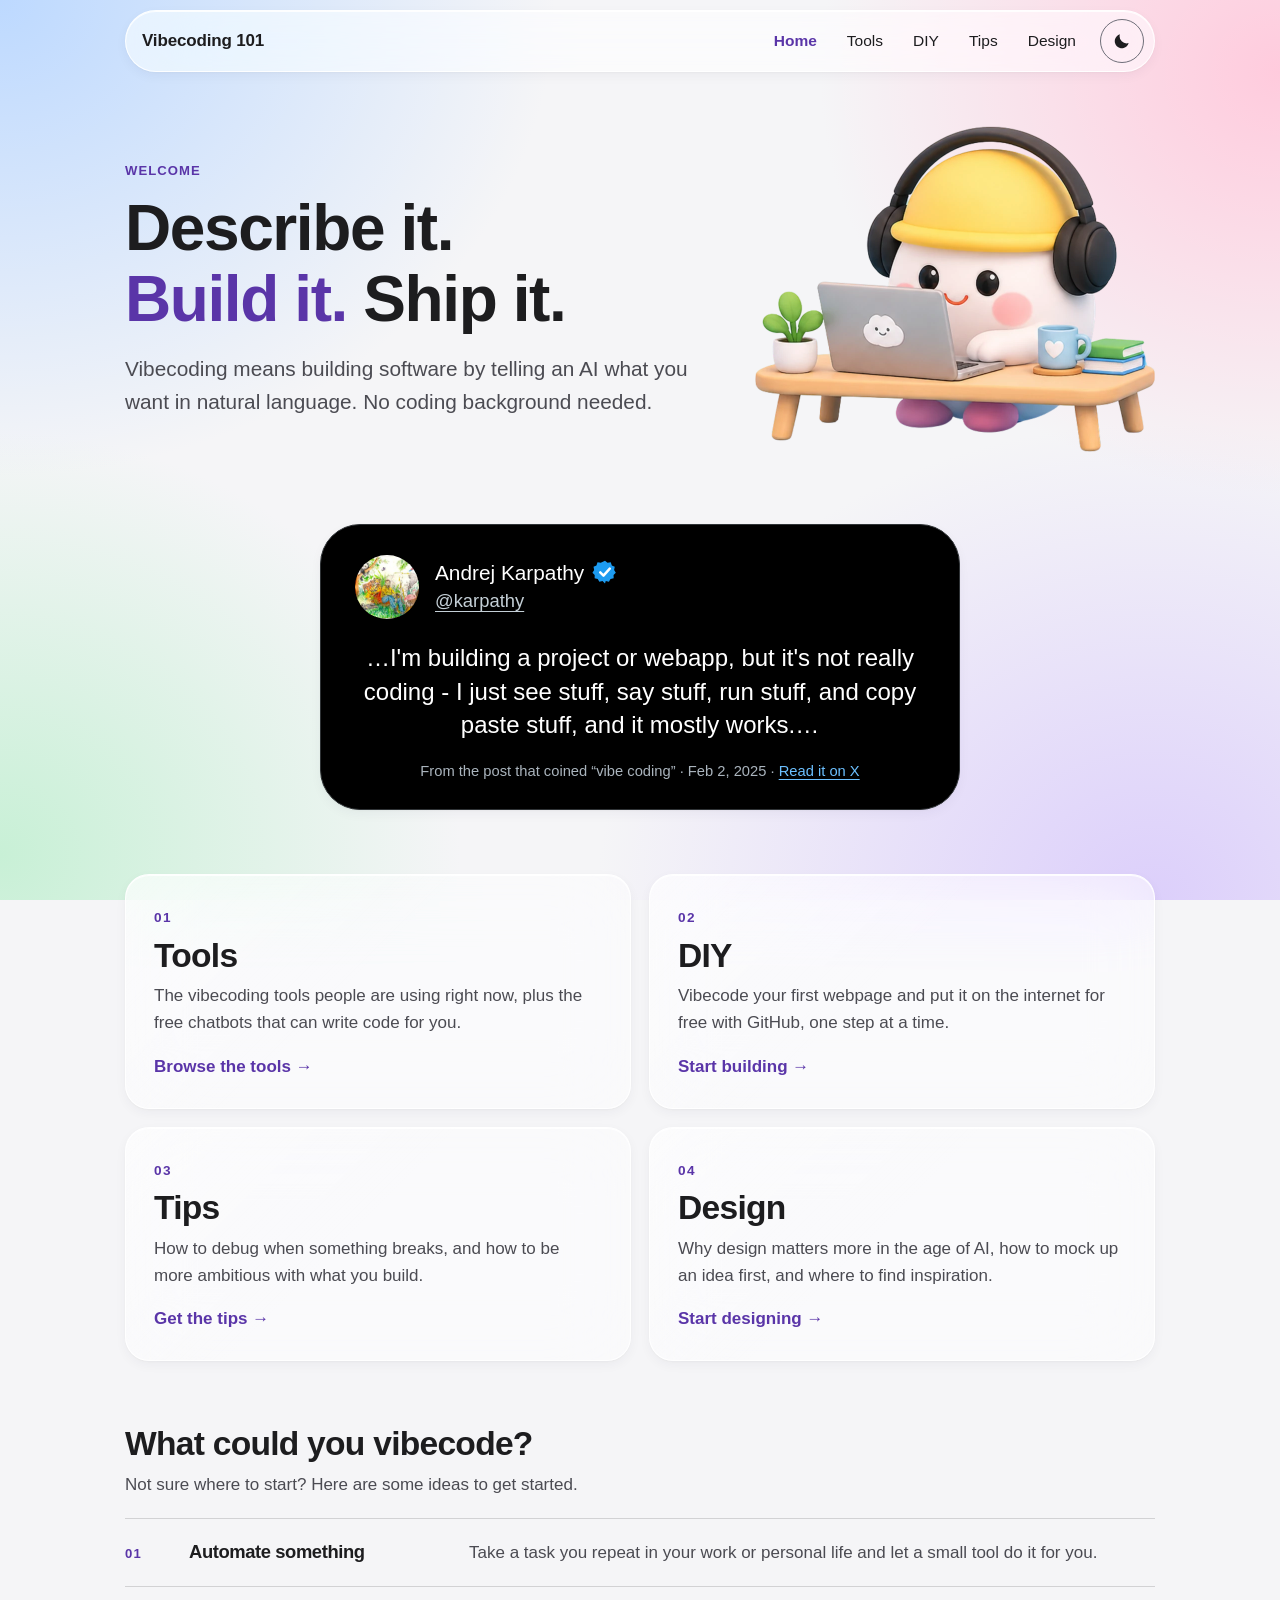
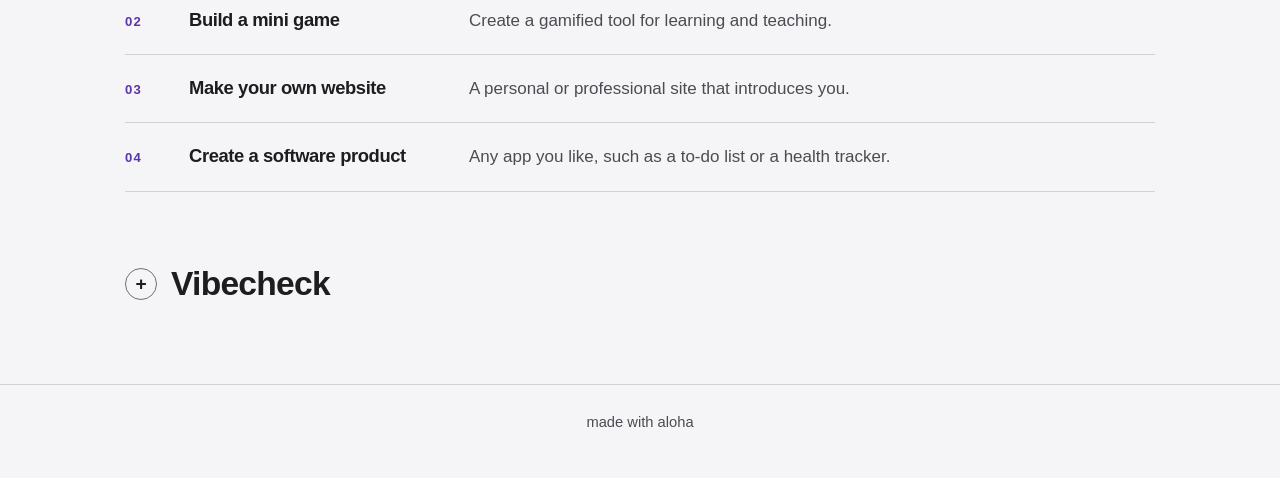
==== index.html @ 8d428441 "Fix HTML structure for idea list items" ====
<!DOCTYPE html>
<html lang="en">
<head>
  <meta charset="UTF-8">
  <meta name="viewport" content="width=device-width, initial-scale=1">
  <title>Vibecoding 101</title>
  <meta name="description" content="A beginner's guide to vibecoding: popular tools and a step-by-step walkthrough for building your first webpage.">
  <meta name="color-scheme" content="light dark">
  <link rel="icon" type="image/png" href="favicon.png?v=4">
  <link rel="apple-touch-icon" href="apple-touch-icon.png?v=4">
  <script>
    (function () {
      var t = null;
      try { t = localStorage.getItem('vc101-theme'); } catch (e) {}
      if (!t) t = window.matchMedia && window.matchMedia('(prefers-color-scheme: dark)').matches ? 'dark' : 'light';
      document.documentElement.setAttribute('data-theme', t);
    })();
  </script>
  <link rel="stylesheet" href="style.css?v=29">
</head>
<body>
  <a class="skip" href="#main">Skip to main content</a>
  <header class="topbar">
    <div class="wrap">
      <div class="bar glass">
        <a class="brand" href="./">Vibecoding 101</a>
        <button class="menu-btn" id="menuBtn" type="button" aria-label="Menu" aria-expanded="false" aria-controls="mainNav">
          <svg viewBox="0 0 24 24" aria-hidden="true" fill="none" stroke="currentColor" stroke-width="2" stroke-linecap="round"><path d="M4 7h16M4 12h16M4 17h16"/></svg>
        </button>
        <nav aria-label="Main" id="mainNav"><ul class="nav"><li><a href="./" title="Home" aria-current="page"><svg class="nav-ico" viewBox="0 0 24 24" aria-hidden="true"><path d="M4 11l8-7 8 7v8a1 1 0 0 1-1 1h-4v-6H9v6H5a1 1 0 0 1-1-1z"/></svg><span class="nav-txt">Home</span></a></li><li><a href="tools" title="Tools"><svg class="nav-ico" viewBox="0 0 24 24" aria-hidden="true"><path d="M14.5 6.5a4 4 0 0 0-5.2 5.2L4 17v3h3l5.3-5.3a4 4 0 0 0 5.2-5.2l-2.6 2.6-2.4-.6-.6-2.4z"/></svg><span class="nav-txt">Tools</span></a></li><li><a href="diy" title="DIY"><svg class="nav-ico" viewBox="0 0 24 24" aria-hidden="true"><path d="M9 8l-4 4 4 4M15 8l4 4-4 4"/></svg><span class="nav-txt">DIY</span></a></li><li><a href="tips" title="Tips"><svg class="nav-ico" viewBox="0 0 24 24" aria-hidden="true"><path d="M9 18h6M10 21h4M12 3a6 6 0 0 0-3.5 10.9c.6.5 1 1.2 1 2.1h5c0-.9.4-1.6 1-2.1A6 6 0 0 0 12 3z"/></svg><span class="nav-txt">Tips</span></a></li><li><a href="design" title="Design"><svg class="nav-ico" viewBox="0 0 24 24" aria-hidden="true"><path d="M4 20l1-4L16 5l3 3L8 19zM14 7l3 3"/></svg><span class="nav-txt">Design</span></a></li></ul></nav>
        <button class="theme" id="themeToggle" type="button" aria-label="Switch to dark mode">
          <svg class="moon" viewBox="0 0 24 24" aria-hidden="true" fill="currentColor"><path d="M20 14.5A8.5 8.5 0 0 1 9.5 4a8.5 8.5 0 1 0 10.5 10.5z"/></svg>
          <svg class="sun" viewBox="0 0 24 24" aria-hidden="true" fill="none" stroke="currentColor" stroke-width="2" stroke-linecap="round" hidden><circle cx="12" cy="12" r="4"/><path d="M12 2v2M12 20v2M2 12h2M20 12h2M5 5l1.5 1.5M17.5 17.5 19 19M19 5l-1.5 1.5M6.5 17.5 5 19"/></svg>
        </button>
      </div>
    </div>
  </header>
  <main id="main" class="wrap">
    <section class="hero" aria-labelledby="h1">
      <div>
        <p class="eyebrow">Welcome</p>
        <h1 id="h1">Describe it. <span class="hl">Build it.</span> Ship it.</h1>
        <p class="lede">Vibecoding means building software by telling an AI what you want in natural language. No coding background needed.</p>
      </div>
      <img class="hero-art lg" src="images/mascot-laptop.webp?v=2" alt="" width="800" height="652">
    </section>

    <section aria-labelledby="quote-h">
      <h2 id="quote-h" class="sr-only">Where the term comes from</h2>
      <figure class="xpost">
        <div class="xhead">
          <img class="xavatar" src="images/karpathy.jpg" alt="" width="64" height="64">
          <div>
            <div class="xname">Andrej Karpathy <svg viewBox="0 0 24 24" role="img" aria-label="Verified account"><path class="seal" d="M12 1.5l2.3 1.9 3-.3 1 2.8 2.7 1.3-.6 2.9 1.6 2.5-2.1 2.1.1 3-2.9.7-1.5 2.6-2.9-.8L12 22.5l-2.3-2.3-2.9.8-1.5-2.6-2.9-.7.1-3-2.1-2.1 1.6-2.5-.6-2.9 2.7-1.3 1-2.8 3 .3z"/><path d="M7.6 12.3l3 3 5.8-6.4" fill="none" stroke="#fff" stroke-width="2.3" stroke-linecap="round" stroke-linejoin="round"/></svg></div>
            <a class="xhandle" href="https://x.com/karpathy/status/1886192184808149383" target="_blank" rel="noopener">@karpathy<span class="sr-only"> (opens in a new tab)</span></a>
          </div>
        </div>
        <blockquote cite="https://x.com/karpathy/status/1886192184808149383">
          <p>&hellip;I'm building a project or webapp, but it's not really coding - I just see stuff, say stuff, run stuff, and copy paste stuff, and it mostly works.&hellip;</p>
        </blockquote>
        <figcaption>From the post that coined &ldquo;vibe coding&rdquo; &middot; Feb 2, 2025 &middot; <a href="https://x.com/karpathy/status/1886192184808149383" target="_blank" rel="noopener">Read it on X<span class="sr-only"> (opens in a new tab)</span></a></figcaption>
      </figure>
    </section>

    <section class="doors" aria-label="Pages">
      <a class="door glass" href="tools">
        <span class="num">01</span>
        <h2>Tools</h2>
        <p>The vibecoding tools people are using right now, plus the free chatbots that can write code for you.</p>
        <span class="go">Browse the tools &rarr;</span>
      </a>
      <a class="door glass" href="diy">
        <span class="num">02</span>
        <h2>DIY</h2>
        <p>Vibecode your first webpage and put it on the internet for free with GitHub, one step at a time.</p>
        <span class="go">Start building &rarr;</span>
      </a>
      <a class="door glass" href="tips">
        <span class="num">03</span>
        <h2>Tips</h2>
        <p>How to debug when something breaks, and how to be more ambitious with what you build.</p>
        <span class="go">Get the tips &rarr;</span>
      </a>
      <a class="door glass" href="design">
        <span class="num">04</span>
        <h2>Design</h2>
        <p>Why design matters more in the age of AI, how to mock up an idea first, and where to find inspiration.</p>
        <span class="go">Start designing &rarr;</span>
      </a>
    </section>

    <section aria-labelledby="ideas-h">
      <h2 id="ideas-h">What could you vibecode?</h2>
      <p class="note">Not sure where to start? Here are some ideas to get started.</p>
      <ol class="idea-list">
        <li><details><summary class="idea-row"><span class="idea-n" aria-hidden="true">01</span><h3>Automate something</h3><p>Take a task you repeat in your work or personal life and let a small tool do it for you.</p></summary>
          <div class="idea-ex">
          <ol class="flowline">
            <li><span class="dot" aria-hidden="true">1</span><span class="lbl">Collect de-identified peer feedback<span class="tag special">Google Forms</span></span></li>
            <li><span class="dot" aria-hidden="true">2</span><span class="lbl">Write a skill that turns it into a report with recommendations<span class="tag special">Claude</span></span></li>
            <li><span class="dot" aria-hidden="true">3</span><span class="lbl">Update a document with the report content<span class="tag special">Google Docs</span></span></li>
            <li><span class="dot" aria-hidden="true">4</span><span class="lbl">Send students their peer feedback</span></li>
          </ol>
          </div></details></li>
        <li><details><summary class="idea-row"><span class="idea-n" aria-hidden="true">02</span><h3>Build a mini game</h3><p>Create a gamified tool for learning and teaching.</p></summary>
          <div class="idea-ex">
          <div class="vwrap"><ul class="vgrid three">
            <li><a href="archive/number-matching-game.html" data-demo="Number matching game">Number matching game</a><span>Match Chinese numbers with English ones (1&ndash;10).</span></li>
            <li><a href="examples/cyberpunk-ranking-app.html" data-demo="Who will go first? (cyberpunk theme)">Who will go first? (cyberpunk theme)</a><span>Enter students' names and the tool selects who presents first.</span></li>
            <li><a href="examples/15_15_multiplication.html" data-demo="15 &times; 15 multiplication game">15 &times; 15 multiplication game</a><span>Test your ability to multiply numbers up to 15.</span></li>
          </ul></div>
          </div></details></li>
        <li><details><summary class="idea-row"><span class="idea-n" aria-hidden="true">03</span><h3>Make your own website</h3><p>A personal or professional site that introduces you.</p></summary>
          <div class="idea-ex">
          <div class="vwrap"><ul class="vgrid one">
            <li><a href="https://anndtai.com/" target="_blank" rel="noopener">anndtai.com<span class="sr-only"> (opens in a new tab)</span></a><span>A gamified personal website.</span></li>
          </ul></div>
          </div></details></li>
        <li><div class="idea-row"><span class="idea-n" aria-hidden="true">04</span><h3>Create a software product</h3><p>Any app you like, such as a to-do list or a health tracker.</p></div></li>
      </ol>
    </section>

    <section aria-labelledby="check-h">
      <details class="vibe"><summary><h2 id="check-h">Vibecheck</h2></summary>
      <div class="quiz">
        <fieldset class="q glass">
          <legend><span class="qn">Question 1 of 3</span>What does vibecoding mean?</legend>
          <div class="opts">
            <label class="opt"><input type="radio" name="home-q1" data-fb=" That is the traditional route. Vibecoding starts from a plain-language description instead."><span>Memorizing a programming language before you build anything.</span></label>
            <label class="opt"><input type="radio" name="home-q1" data-correct data-fb=" You describe, the AI writes the code, and you steer by looking at the result."><span>Describing what you want to an AI and shaping the result through conversation.</span></label>
            <label class="opt"><input type="radio" name="home-q1" data-fb=" Vibecoding creates something new from your own description."><span>Copying a finished website from someone else.</span></label>
          </div>
          <button class="btn small check" type="button">Check answer</button>
          <p class="feedback" role="status"></p>
        </fieldset>
        <fieldset class="q glass">
          <legend><span class="qn">Question 2 of 3</span>True or false? Vibecoding is for people with a computer science degree.</legend>
          <div class="opts">
            <label class="opt"><input type="radio" name="home-q2" data-fb=" Vibecoding works in natural language, so no degree or coding background is needed."><span>True</span></label>
            <label class="opt"><input type="radio" name="home-q2" data-correct data-fb=" Anyone who can describe what they want can vibecode. No degree or coding background needed."><span>False</span></label>
          </div>
          <button class="btn small check" type="button">Check answer</button>
          <p class="feedback" role="status"></p>
        </fieldset>
        <fieldset class="q glass">
          <legend><span class="qn">Question 3 of 3</span>When was the term vibecoding coined?</legend>
          <div class="opts">
            <label class="opt"><input type="radio" name="home-q3" data-fb=" Earlier than the real date. Andrej Karpathy, a co-founder of OpenAI, coined the term in a post on X in February 2025."><span>2015</span></label>
            <label class="opt"><input type="radio" name="home-q3" data-fb=" Close, but not yet. Andrej Karpathy, a co-founder of OpenAI, coined the term in a post on X in February 2025."><span>2022</span></label>
            <label class="opt"><input type="radio" name="home-q3" data-correct data-fb=" Andrej Karpathy, a co-founder of OpenAI, coined the term in a post on X in February 2025."><span>2025</span></label>
          </div>
          <button class="btn small check" type="button">Check answer</button>
          <p class="feedback" role="status"></p>
        </fieldset>
      </div>
      </details>
    </section>

    <dialog class="demo" id="demo" aria-labelledby="demo-title">
      <div class="demo-bar">
        <h2 id="demo-title" class="h3">Example</h2>
        <a id="demo-open" href="#" target="_blank" rel="noopener">Open in a new tab<span class="sr-only"> (opens in a new tab)</span></a>
        <button type="button" class="fc-btn" id="demo-close" aria-label="Close example"><svg viewBox="0 0 24 24" aria-hidden="true"><path d="M6 6l12 12M18 6L6 18"/></svg></button>
      </div>
      <iframe id="demo-frame" title="Example" src="about:blank"></iframe>
    </dialog>

  </main>
  <footer>
    <div class="wrap">made with aloha</div>
  </footer>
  <script src="app.js?v=29"></script>
</body>
</html>
---- style.css ----
/* Vibecoding 101 — glass design system. Light and dark themes. */
:root {
  color-scheme: light;
  --bg: #f5f5f7;
  --text: #1d1d1f;
  --muted: #4b4b52;
  --accent: #5a35a8;
  --accent-ink: #ffffff;
  --accent-hover: #47288a;
  --focus: #3d1f8a;
  --glass: rgba(255, 255, 255, 0.46);
  --glass-hover: rgba(255, 255, 255, 0.64);
  --glass-strong: rgba(255, 255, 255, 0.58);
  --glass-border: rgba(255, 255, 255, 0.9);
  --hairline: rgba(0, 0, 0, 0.14);
  --control-border: #6e6e78;
  --shadow: 0 1px 2px rgba(0, 0, 0, 0.03), 0 4px 12px rgba(31, 22, 70, 0.045);
  --chip: rgba(0, 0, 0, 0.07);
  --sheen: rgba(255, 255, 255, 0.38);
  --edge: rgba(255, 255, 255, 0.85);
  --blob1: #bdd9ff;
  --blob2: #ffcbdd;
  --blob3: #dccffb;
  --blob4: #c8f0d6;
  --tag-neutral-bg: #e6e6ec; --tag-neutral: #2f2f37;
  --tag-easy-bg: #d3f1df; --tag-easy: #0a5230;
  --tag-google-bg: #fdebc0; --tag-google: #5e3c00;
  --tag-special-bg: #e6dcfb; --tag-special: #43258a;
  --good-bg: #dcf5e6; --good: #0a5230; --good-border: #1c7a4a;
  --bad-bg: #fde4e4; --bad: #8a1c1c; --bad-border: #b53030;
  --x-bg: #ffffff; --x-text: #0f1419; --x-meta: #536471; --x-line: #cfd9de;
  --x-like: #c3125f; --x-mark: #0f6cbd; --x-badge: #0f6cbd;
}
html[data-theme="dark"] {
  color-scheme: dark;
  --bg: #0a0a10;
  --text: #f5f5f7;
  --muted: #c3c3cf;
  --accent: #cbb6ff;
  --accent-ink: #1a1033;
  --accent-hover: #e0d3ff;
  --focus: #e0d3ff;
  --glass: rgba(34, 34, 48, 0.42);
  --glass-hover: rgba(58, 58, 80, 0.5);
  --glass-strong: rgba(26, 26, 38, 0.56);
  --glass-border: rgba(255, 255, 255, 0.14);
  --hairline: rgba(255, 255, 255, 0.18);
  --control-border: #b0b0be;
  --shadow: 0 1px 2px rgba(0, 0, 0, 0.25), 0 4px 12px rgba(0, 0, 0, 0.2);
  --chip: rgba(255, 255, 255, 0.12);
  --sheen: rgba(255, 255, 255, 0.05);
  --edge: rgba(255, 255, 255, 0.16);
  --blob1: #1d3170;
  --blob2: #561f4e;
  --blob3: #382573;
  --blob4: #0f4541;
  --tag-neutral-bg: #34343f; --tag-neutral: #ececf3;
  --tag-easy-bg: #123f2a; --tag-easy: #a6f2c9;
  --tag-google-bg: #4a3608; --tag-google: #ffdd8f;
  --tag-special-bg: #33235e; --tag-special: #dacbff;
  --good-bg: #0f3423; --good: #b4f5d2; --good-border: #4fc48a;
  --bad-bg: #3d1414; --bad: #ffc9c9; --bad-border: #e57373;
  --x-bg: #000000; --x-text: #e7e9ea; --x-meta: #8b98a5; --x-line: #2f3336;
  --x-like: #f91880; --x-mark: #1d9bf0; --x-badge: #1d9bf0;
}

*, *::before, *::after { box-sizing: border-box; }
html { scroll-behavior: smooth; -webkit-text-size-adjust: 100%; }
body {
  margin: 0;
  min-height: 100vh;
  background: var(--bg);
  color: var(--text);
  font-family: -apple-system, BlinkMacSystemFont, "SF Pro Text", "SF Pro Display", "Helvetica Neue", "Segoe UI", Roboto, Arial, sans-serif;
  font-size: 1.0625rem;
  line-height: 1.6;
  -webkit-font-smoothing: antialiased;
}
body::before {
  content: "";
  position: fixed;
  inset: 0;
  z-index: -1;
  background:
    radial-gradient(70vmax 60vmax at 0% 0%, var(--blob1), transparent 62%),
    radial-gradient(60vmax 55vmax at 100% 8%, var(--blob2), transparent 60%),
    radial-gradient(70vmax 60vmax at 90% 100%, var(--blob3), transparent 62%),
    radial-gradient(60vmax 55vmax at 0% 95%, var(--blob4), transparent 60%),
    var(--bg);
}
img { max-width: 100%; height: auto; display: block; }
a { color: var(--accent); text-underline-offset: 3px; }
a:hover { color: var(--accent-hover); }
:focus-visible { outline: 3px solid var(--focus); outline-offset: 3px; border-radius: 8px; }
.sr-only { position: absolute; width: 1px; height: 1px; padding: 0; margin: -1px; overflow: hidden; clip: rect(0, 0, 0, 0); white-space: nowrap; border: 0; }
.skip { position: absolute; left: 12px; top: -80px; z-index: 50; background: var(--accent); color: var(--accent-ink); padding: 12px 18px; border-radius: 12px; font-weight: 600; }
.skip:focus { top: 12px; color: var(--accent-ink); }

.wrap { width: min(1080px, 100% - 40px); margin-inline: auto; }
.narrow { width: min(800px, 100% - 40px); }

/* Glass surface */
.glass {
  background: var(--glass);
  background-image: linear-gradient(135deg, var(--sheen), transparent 45%);
  -webkit-backdrop-filter: blur(36px) saturate(200%);
  backdrop-filter: blur(36px) saturate(200%);
  transition: background-color 0.2s ease, transform 0.2s ease;
  border: 1px solid var(--glass-border);
  box-shadow: var(--shadow), inset 0 1px 0 var(--edge);
  border-radius: 24px;
}

/* Top bar */
.topbar { position: sticky; top: 0; z-index: 20; padding: 10px 0; }
.bar { display: flex; align-items: center; gap: 10px; padding: 8px 10px 8px 16px; border-radius: 999px; background: var(--glass-strong); }
.brand { display: inline-flex; align-items: center; gap: 8px; font-weight: 700; letter-spacing: -0.01em; color: var(--text); text-decoration: none; min-height: 44px; margin-right: auto; white-space: nowrap; }
.brand:hover { color: var(--text); }
.nav { display: flex; gap: 2px; list-style: none; margin: 0; padding: 0; }
.nav a { display: inline-flex; align-items: center; min-height: 44px; padding: 0 14px; border-radius: 999px; color: var(--text); text-decoration: none; font-weight: 500; font-size: 0.97rem; white-space: nowrap; }
.nav a:hover { color: var(--accent); }
.nav a[aria-current="page"] { color: var(--accent); font-weight: 700; }

/* Type */
h1, h2, h3 { letter-spacing: -0.022em; line-height: 1.12; margin: 0; }
h1 { font-size: clamp(2.2rem, 6.4vw, 4rem); font-weight: 700; }
h1 .hl { color: var(--accent); }
h2 { font-size: clamp(1.55rem, 3.6vw, 2.1rem); font-weight: 700; margin: 0 0 8px; }
h3 { font-size: 1.2rem; font-weight: 650; line-height: 1.25; }
p { margin: 0 0 12px; text-wrap: pretty; }
h1, h2, h3, .lede, .note, .tagline { text-wrap: balance; }
.eyebrow { font-size: 0.82rem; font-weight: 700; letter-spacing: 0.08em; text-transform: uppercase; color: var(--accent); margin: 0 0 12px; }
.lede + .lede { margin-top: 12px; }
.card .plain { color: var(--muted); }
.card.define h3 { font-size: 1.45rem; margin-bottom: 8px; }
.lede { font-size: clamp(1.1rem, 2.2vw, 1.3rem); color: var(--muted); max-width: 38em; margin: 16px 0 0; }
.note { color: var(--muted); margin: 0 0 20px; max-width: 44em; }
section { margin-top: 64px; }
section:first-child { margin-top: 0; }

/* Hero */
.hero { display: grid; grid-template-columns: 1fr auto; align-items: center; gap: 32px; padding: 44px 0 8px; margin-top: 0; }
.hero-art.lg { width: clamp(220px, 34vw, 400px); }
.hero-art.md { width: clamp(150px, 22vw, 250px); }
.hero-art.sm { width: clamp(120px, 16vw, 190px); }
.meta { display: flex; flex-wrap: wrap; gap: 8px; list-style: none; padding: 0; margin: 20px 0 0; }
.meta li { background: var(--glass); border: 1px solid var(--glass-border); border-radius: 999px; padding: 6px 14px; font-size: 0.9rem; font-weight: 600; }
.actions { display: flex; flex-wrap: wrap; gap: 12px; margin-top: 26px; }
.btn { display: inline-flex; align-items: center; justify-content: center; gap: 8px; min-height: 48px; padding: 0 24px; border-radius: 999px; border: 1px solid transparent; background: var(--accent); color: var(--accent-ink); font: inherit; font-weight: 600; text-decoration: none; cursor: pointer; }
.btn:hover { background: var(--accent-hover); color: var(--accent-ink); }
.btn.ghost { background: transparent; color: var(--text); border-color: var(--control-border); }
.btn.ghost:hover { background: var(--chip); color: var(--text); }
.btn.small { min-height: 44px; padding: 0 18px; font-size: 0.95rem; }

/* Cards and grids */
.panel { padding: clamp(20px, 3.4vw, 32px); }
.cols { display: grid; grid-template-columns: repeat(auto-fit, minmax(240px, 1fr)); gap: 16px; }
.cols.two { grid-template-columns: repeat(2, minmax(0, 1fr)); }
.cols.three { grid-template-columns: repeat(3, minmax(0, 1fr)); }
.card { padding: 22px; }
.card h3 { margin-bottom: 6px; }
.card p:last-child { margin-bottom: 0; }
.card p { color: var(--muted); }
.plain { margin: 0; padding-left: 22px; }
.plain li { margin-bottom: 6px; }

/* Theme toggle: icon only */
.theme { flex: none; display: inline-grid; place-items: center; width: 44px; height: 44px; padding: 0; border-radius: 50%; border: 1px solid var(--control-border); background: transparent; color: var(--text); cursor: pointer; }
.theme:hover { background: var(--chip); }
.theme svg { width: 20px; height: 20px; }
.menu-btn { display: none; flex: none; place-items: center; width: 44px; height: 44px; padding: 0; border-radius: 50%; border: 1px solid var(--control-border); background: transparent; color: var(--text); cursor: pointer; }
.menu-btn:hover { background: var(--chip); }
.menu-btn svg { width: 20px; height: 20px; }

/* X-style post (always dark, like X) */
.xpost { margin: 0 auto; max-width: 640px; background: #000; color: #fff; border: 1px solid #2f3336; border-radius: 40px; padding: 30px 34px 26px; box-shadow: var(--shadow); font-family: -apple-system, BlinkMacSystemFont, "Segoe UI", Roboto, Helvetica, Arial, sans-serif; }
.xhead { display: flex; align-items: center; gap: 16px; }
.xavatar { flex: none; width: 64px; height: 64px; border-radius: 50%; object-fit: cover; }
.xname { font-size: 1.3rem; font-weight: 500; display: flex; align-items: center; gap: 8px; line-height: 1.3; }
.xname svg { flex: none; width: 26px; height: 26px; }
.xname .seal { fill: #1d9bf0; }
.xhandle { display: inline-flex; align-items: center; min-height: 28px; color: #c4cfd6; font-size: 1.15rem; text-underline-offset: 4px; }
.xhandle:hover { color: #fff; }
.xpost blockquote { margin: 22px 0 18px; text-align: center; font-size: clamp(1.2rem, 3.2vw, 1.5rem); line-height: 1.4; }
.xpost blockquote p { margin: 0; }
.xpost figcaption { text-align: center; color: #aab4bd; font-size: 0.92rem; }
.xpost figcaption a { color: #6cc0ff; }
.xpost a:focus-visible { outline-color: #fff; }

/* Home doors */
.doors { display: grid; grid-template-columns: repeat(2, minmax(0, 1fr)); gap: 18px; }
.door { display: block; padding: 28px; color: var(--text); text-decoration: none; transition: transform 0.2s ease; }
.door:hover { transform: translateY(-3px); color: var(--text); }
.door .num { font-weight: 700; font-size: 0.85rem; letter-spacing: 0.1em; color: var(--accent); }
.door h2 { margin: 6px 0 8px; }
.door p { color: var(--muted); margin: 0 0 16px; }
.door .go { font-weight: 650; color: var(--accent); }
.h3 { font-size: 1.2rem; }
.sub { font-size: clamp(1.35rem, 3vw, 1.7rem); margin: 44px 0 8px; }
.tips-head { display: grid; grid-template-columns: 1fr auto; gap: 24px; align-items: center; }
.tips-head img { width: clamp(140px, 20vw, 210px); }

/* Tools */
.filter { display: inline-flex; align-items: center; gap: 10px; min-height: 48px; padding: 0 18px; border-radius: 999px; font-weight: 600; font-size: 0.97rem; cursor: pointer; }
.filter input { width: 20px; height: 20px; accent-color: var(--accent); }
.filter-row { display: flex; flex-wrap: wrap; align-items: center; gap: 14px; margin-bottom: 18px; }
.count { color: var(--muted); font-size: 0.95rem; margin: 0; }
.grid { list-style: none; margin: 0; padding: 0; display: grid; grid-template-columns: repeat(auto-fill, minmax(220px, 1fr)); gap: 14px; }
.grid.wide { grid-template-columns: repeat(auto-fill, minmax(260px, 1fr)); }
.tool { display: flex; flex-direction: column; gap: 4px; height: 100%; min-height: 104px; padding: 18px 20px; border-radius: 20px; color: var(--text); text-decoration: none; transition: transform 0.2s ease; }
.tool:hover { transform: translateY(-3px); color: var(--text); }
.tool .name { font-weight: 650; font-size: 1.14rem; letter-spacing: -0.015em; display: flex; justify-content: space-between; gap: 8px; }
.tool .name svg { flex: none; width: 16px; height: 16px; margin-top: 6px; stroke: var(--muted); fill: none; stroke-width: 2; stroke-linecap: round; stroke-linejoin: round; }
.tool .url { color: var(--muted); font-size: 0.9rem; overflow-wrap: anywhere; }
.tool .desc { color: var(--muted); font-size: 0.95rem; margin-top: 4px; }
.tags { display: flex; flex-wrap: wrap; gap: 6px; margin-top: auto; padding-top: 10px; }
.tag { font-size: 0.78rem; font-weight: 650; padding: 3px 10px; border-radius: 999px; background: var(--tag-neutral-bg); color: var(--tag-neutral); }
.tag.easy { background: var(--tag-easy-bg); color: var(--tag-easy); }
.tag.google { background: var(--tag-google-bg); color: var(--tag-google); }
.tag.special { background: var(--tag-special-bg); color: var(--tag-special); }
[hidden] { display: none !important; }
.source { margin: 18px 0 0; font-size: 0.95rem; color: var(--muted); }

/* Steps */
.steps { list-style: none; counter-reset: step; margin: 0; padding: 0; display: grid; gap: 14px; }
.steps > li { counter-increment: step; position: relative; padding: 22px 22px 18px 76px; }
.steps > li::before { content: counter(step); position: absolute; left: 22px; top: 20px; width: 38px; height: 38px; border-radius: 50%; background: var(--accent); color: var(--accent-ink); font-weight: 700; display: grid; place-items: center; }
.steps h3 { margin: 4px 0 8px; }
.steps ol, .steps ul { margin: 0 0 12px; padding-left: 22px; }
.steps li li { margin-bottom: 5px; }
.ui, kbd { color: var(--text); display: inline-block; background: var(--chip); border: 1px solid var(--hairline); border-radius: 7px; padding: 0 7px; font: inherit; font-size: 0.92em; font-weight: 600; white-space: nowrap; }
code { color: var(--text); background: var(--chip); border-radius: 6px; padding: 1px 6px; font-family: ui-monospace, "SF Mono", Menlo, Consolas, monospace; font-size: 0.9em; overflow-wrap: anywhere; }
.prompt { background: #15151d; color: #f5f5f7; border: 1px solid rgba(255, 255, 255, 0.16); border-radius: 18px; padding: 14px 18px 18px; margin: 12px 0; }
.prompt-head { display: flex; align-items: center; justify-content: space-between; gap: 12px; margin-bottom: 8px; }
.prompt-label { font-size: 0.76rem; font-weight: 700; letter-spacing: 0.1em; text-transform: uppercase; color: #c9c9d6; }
.prompt p { margin: 0; font-size: 0.99rem; }
.copy { flex: none; display: inline-grid; place-items: center; width: 44px; height: 44px; padding: 0; border: 0; border-radius: 10px; background: transparent; color: #ffffff; cursor: pointer; }
.copy:hover { background: rgba(255, 255, 255, 0.14); }
.go-link { display: inline-flex; align-items: center; min-height: 44px; font-size: 1.1rem; font-weight: 650; color: var(--accent); text-decoration: none; }
.go-link:hover { text-decoration: underline; color: var(--accent-hover); }
.copy svg { width: 22px; height: 22px; fill: none; stroke: currentColor; stroke-width: 2; stroke-linecap: round; stroke-linejoin: round; }
.copy .i-done, .copy.copied .i-copy { display: none; }
.copy.copied .i-done { display: block; }
.prompt .copy:focus-visible { outline-color: #ffffff; }
.callout { background: var(--chip); border-radius: 14px; padding: 12px 16px; margin: 12px 0; }
.bulb { margin-right: 2px; }
.callout p:last-child { margin: 0; }

/* Quiz */
.quiz { display: grid; gap: 16px; }
.q { margin: 0; padding: clamp(18px, 3vw, 26px); min-width: 0; }
.q legend { float: left; width: 100%; padding: 0; margin-bottom: 14px; font-weight: 650; font-size: 1.1rem; line-height: 1.35; }
.q legend .qn { display: block; font-size: 0.78rem; font-weight: 700; letter-spacing: 0.08em; text-transform: uppercase; color: var(--accent); margin-bottom: 4px; }
.opts { clear: both; display: grid; gap: 8px; }
.opt { display: flex; align-items: flex-start; gap: 12px; min-height: 48px; padding: 11px 14px; border: 1px solid var(--control-border); border-radius: 14px; cursor: pointer; }
.opt:hover { background: var(--chip); }
.opt input { flex: none; width: 20px; height: 20px; margin-top: 3px; accent-color: var(--accent); }
.opt:has(input:checked) { border-color: var(--accent); box-shadow: inset 0 0 0 1px var(--accent); }
.q .btn { margin-top: 14px; }
.feedback { margin: 14px 0 0; padding: 12px 16px; border-radius: 14px; border: 1px solid var(--bad-border); background: var(--bad-bg); color: var(--bad); }
.feedback.ok { border-color: var(--good-border); background: var(--good-bg); color: var(--good); }
.feedback:empty { display: none; }
.feedback strong { display: block; }

/* Core concepts glossary */
.concepts h3 { font-size: 1.35rem; margin-bottom: 4px; }
.concepts h4 { font-size: 0.8rem; font-weight: 700; letter-spacing: 0.08em; text-transform: uppercase; color: var(--accent); margin: 22px 0 4px; }
.concepts dl { margin: 0; }
.concept { display: grid; grid-template-columns: 120px 1fr; gap: 4px 20px; padding: 14px 0; border-top: 1px solid var(--hairline); }
.concept dt { font-weight: 700; font-size: 1.08rem; }
.concept dt .full { display: block; font-weight: 500; font-size: 0.85rem; color: var(--muted); }
.concept dd { margin: 0; min-width: 0; }
.concept dd p { margin: 0; }
.concept .like { color: var(--muted); font-size: 0.97rem; margin-top: 6px; }
.like-tag { display: inline-block; font-size: 0.72rem; font-weight: 700; letter-spacing: 0.06em; text-transform: uppercase; padding: 1px 8px; margin-right: 4px; border-radius: 999px; background: var(--tag-special-bg); color: var(--tag-special); }
.tree { margin: 10px 0 0; padding: 12px 16px; border-radius: 12px; background: #15151d; color: #f5f5f7; font-family: ui-monospace, "SF Mono", Menlo, Consolas, monospace; font-size: 0.9rem; line-height: 1.5; overflow-x: auto; }
.steps + .sub, .concepts + .sub { margin-top: 32px; }

.callout.tip { margin-top: 18px; }

.tagline { font-size: clamp(1.25rem, 3vw, 1.7rem); font-weight: 650; letter-spacing: -0.02em; margin: 10px 0 0; }
.tagline .hl { color: var(--accent); }
.ideas { list-style: none; margin: 0; padding: 0; display: grid; grid-template-columns: repeat(2, minmax(0, 1fr)); gap: 8px 40px; }
.ideas > li { border-top: 2px solid var(--accent); padding: 16px 0 18px; }
.ideas h3 { margin: 0 0 6px; }
.ideas p { margin: 0; color: var(--muted); }
.idea-n { display: block; font-size: 0.82rem; font-weight: 700; letter-spacing: 0.1em; color: var(--accent); margin-bottom: 6px; }

/* Link lists */
.group { font-size: 0.82rem; font-weight: 700; letter-spacing: 0.08em; text-transform: uppercase; color: var(--accent); margin: 30px 0 12px; }
.links { list-style: none; margin: 0; padding: 0; display: grid; grid-template-columns: repeat(2, minmax(0, 1fr)); column-gap: 40px; }
.links li { display: grid; grid-template-columns: minmax(120px, 34%) 1fr; gap: 14px; align-items: baseline; padding: 12px 0; border-top: 1px solid var(--hairline); }
.links a, .links strong { font-weight: 650; }
.links a { display: inline-block; padding: 4px 0; }
.links span { color: var(--muted); font-size: 0.97rem; }

/* Reference tables */
.reftable { width: 100%; border-collapse: collapse; margin-top: 30px; }
.reftable caption { text-align: left; font-size: 0.82rem; font-weight: 700; letter-spacing: 0.08em; text-transform: uppercase; color: var(--accent); padding-bottom: 8px; border-bottom: 2px solid var(--accent); }
.reftable th, .reftable td { text-align: left; vertical-align: top; padding: 12px 0; border-bottom: 1px solid var(--hairline); }
.reftable th { width: 32%; padding-right: 20px; font-weight: 650; }
.reftable th a { display: inline-block; }
.reftable td { color: var(--muted); }
.terms h3 { color: var(--accent); font-size: 1.35rem; }
.terms .plain { color: var(--muted); margin-top: 4px; }
.terms .plain li { margin-bottom: 4px; }

/* Slop section */
h2 .hl { color: var(--accent); }
.slop-cards { display: grid; grid-template-columns: repeat(2, minmax(0, 1fr)); gap: 22px; margin-top: 18px; }
.slop-card { padding: clamp(24px, 3.4vw, 40px); border-radius: 24px; }
.slop-card h3 { font-size: clamp(1.5rem, 3vw, 2rem); color: var(--accent); margin-bottom: 12px; }
.slop-card .n { font-family: ui-monospace, "SF Mono", Menlo, Consolas, monospace; font-size: 0.8rem; font-weight: 500; letter-spacing: 0.04em; margin-right: 6px; vertical-align: baseline; }
.slop-card p { margin: 0; font-size: 1.12rem; line-height: 1.5; }
.slop-card.solid { background: var(--tag-special-bg); color: var(--text); border: 1px solid var(--glass-border); box-shadow: var(--shadow); }
.slop-card.solid h3 { color: var(--tag-special); }
.mono-label { font-family: ui-monospace, "SF Mono", Menlo, Consolas, monospace; font-size: 0.8rem; letter-spacing: 0.22em; text-transform: uppercase; color: var(--muted); margin: 40px 0 14px; }
.spot-cols { display: grid; grid-template-columns: repeat(2, minmax(0, 1fr)); gap: 22px; }
.spot-cols h3 { color: var(--accent); font-size: 1.4rem; margin-bottom: 4px; }
.spot { list-style: none; margin: 0; padding: 0; counter-reset: spot; }
.spot li { counter-increment: spot; display: grid; grid-template-columns: 40px 1fr; align-items: baseline; padding: 15px 0; border-bottom: 1px solid var(--hairline); font-size: 1.08rem; }
.spot li:last-child { border-bottom: 0; }
.spot li::before { content: counter(spot, lower-alpha); font-family: ui-monospace, "SF Mono", Menlo, Consolas, monospace; font-size: 0.8rem; color: var(--muted); }

/* Reference cards */
.rule { font-size: clamp(1.3rem, 2.6vw, 1.6rem); padding-bottom: 14px; border-bottom: 2px solid var(--accent); margin: 36px 0 22px; }
.refgrid { list-style: none; margin: 0; padding: 0; display: grid; grid-template-columns: repeat(4, minmax(0, 1fr)); gap: 16px; }
.refgrid.three { grid-template-columns: repeat(3, minmax(0, 1fr)); }
.refgrid.one { grid-template-columns: 1fr; }
.ref { display: flex; flex-direction: column; gap: 8px; height: 100%; padding: 24px; border-radius: 22px; color: var(--text); text-decoration: none; transition: transform 0.2s ease; }
.ref:hover { transform: translateY(-3px); color: var(--text); }
.ref .name { display: flex; justify-content: space-between; gap: 10px; font-size: 1.3rem; font-weight: 700; letter-spacing: -0.02em; line-height: 1.2; color: var(--accent); }
.ref .name svg { flex: none; width: 17px; height: 17px; margin-top: 5px; stroke: var(--muted); fill: none; stroke-width: 2; stroke-linecap: round; stroke-linejoin: round; }
.ref .desc { font-size: 1rem; line-height: 1.45; }
.ref .dom { margin-top: auto; padding-top: 8px; font-family: ui-monospace, "SF Mono", Menlo, Consolas, monospace; font-size: 0.8rem; color: var(--muted); overflow-wrap: anywhere; }
.ref-groups { display: grid; grid-template-columns: repeat(3, minmax(0, 1fr)); gap: 22px; margin-top: 12px; }
@media (max-width: 1000px) { .refgrid { grid-template-columns: repeat(2, minmax(0, 1fr)); } .ref-groups { grid-template-columns: 1fr; gap: 0; } }

/* Items separated by short vertical lines */
.vwrap { overflow: hidden; padding: 6px; margin: -6px; }
.vgrid { list-style: none; margin: 0 0 0 -25px; padding: 0; display: grid; grid-template-columns: repeat(4, minmax(0, 1fr)); row-gap: 30px; }
.vgrid li { display: flex; flex-direction: column; gap: 4px; padding: 2px 24px; border-left: 1px solid var(--control-border); }
.vgrid a { font-size: 1.12rem; font-weight: 650; letter-spacing: -0.01em; text-decoration: none; }
.vgrid a:hover { text-decoration: underline; }
.vgrid span { color: var(--muted); font-size: 0.97rem; line-height: 1.45; }
@media (max-width: 1000px) { .vgrid, .vgrid.three { grid-template-columns: repeat(2, minmax(0, 1fr)); } }

/* Definition box */
.define-label { font-size: 0.78rem; font-weight: 700; letter-spacing: 0.1em; text-transform: uppercase; color: var(--accent); margin: 0 0 4px; }
.define h2 { margin-bottom: 8px; }
.define-cols { display: grid; grid-template-columns: repeat(2, minmax(0, 1fr)); gap: 12px 40px; margin-top: 18px; }
.define-cols h3 { font-size: 1.05rem; margin-bottom: 8px; }

/* Collapsible Vibecheck */
details.vibe summary { min-height: 56px; gap: 14px; }
details.vibe summary h2 { margin: 0; }
details.vibe summary::before { width: 32px; height: 32px; font-size: 1.2rem; }
details.vibe .quiz { margin-top: 14px; }

.plainbox { margin-top: 8px; }
.plainbox .concept:last-child { border-bottom: 1px solid var(--hairline); }

/* Core concepts flashcards */
.cc-head { display: flex; align-items: center; justify-content: space-between; gap: 12px; flex-wrap: wrap; margin-bottom: 6px; }
.cc-head h3 { margin: 0; }
.cc-toggle { display: inline-flex; padding: 4px; border-radius: 999px; background: var(--chip); border: 1px solid var(--hairline); }
.cc-toggle button { min-height: 40px; padding: 0 16px; border: 0; border-radius: 999px; background: transparent; color: var(--text); font: inherit; font-size: 0.92rem; font-weight: 600; cursor: pointer; }
.cc-toggle button[aria-pressed="true"] { background: var(--accent); color: var(--accent-ink); }
.cc-flow { list-style: none; margin: 18px 0 0; padding: 0; display: grid; grid-template-columns: repeat(3, minmax(0, 1fr)); gap: 34px; }
.cc-flow li { position: relative; }
.cc-flow li:not(:last-child)::after { content: "\2192"; position: absolute; right: -26px; top: 50%; transform: translateY(-50%); color: var(--accent); font-size: 1.2rem; font-weight: 700; }
.cc-set { display: flex; flex-direction: column; gap: 2px; width: 100%; height: 100%; min-height: 84px; padding: 12px 16px; text-align: left; border: 1px solid var(--hairline); border-radius: 18px; background: var(--glass); background-image: linear-gradient(135deg, var(--sheen), transparent 45%); -webkit-backdrop-filter: blur(24px) saturate(190%); backdrop-filter: blur(24px) saturate(190%); box-shadow: var(--shadow), inset 0 1px 0 var(--edge); color: var(--text); font: inherit; cursor: pointer; transition: background-color 0.2s ease; }
.cc-set:hover { background-color: var(--glass-hover); }
.cc-set .k { font-size: 0.74rem; font-weight: 700; letter-spacing: 0.1em; text-transform: uppercase; color: var(--accent); }
.cc-set .t { font-weight: 650; line-height: 1.25; }
.cc-set .c { font-size: 0.86rem; color: var(--muted); }
.cc-set[aria-pressed="true"] { border-color: var(--accent); background: var(--tag-special-bg); }
.cc-set[aria-pressed="true"]:hover { background-color: var(--tag-special-bg); }
.cc-set[aria-pressed="true"] .k, .cc-set[aria-pressed="true"] .t, .cc-set[aria-pressed="true"] .c { color: var(--tag-special); }
.flashcard { display: block; margin-top: 18px; perspective: 1400px; cursor: pointer; border-radius: 24px; }
.fc-inner { display: grid; transition: transform 0.5s ease; transform-style: preserve-3d; }
.flashcard.flipped .fc-inner { transform: rotateY(180deg); }
.fc-face { grid-area: 1 / 1; display: flex; flex-direction: column; align-items: center; justify-content: center; gap: 10px; min-height: 240px; padding: 28px clamp(20px, 5vw, 48px); border-radius: 24px; text-align: center; -webkit-backface-visibility: hidden; backface-visibility: hidden; }
.fc-front { background: var(--glass-strong); border: 1px solid var(--glass-border); box-shadow: var(--shadow); }
.fc-back { background: #4b2e9c; color: #fff; transform: rotateY(180deg); box-shadow: var(--shadow); }
.fc-label { font-size: 0.74rem; font-weight: 700; letter-spacing: 0.12em; text-transform: uppercase; color: var(--accent); margin: 0; }
.fc-back .fc-label { color: #e0d3ff; }
.fc-term { font-size: clamp(2rem, 6vw, 3rem); font-weight: 700; letter-spacing: -0.03em; line-height: 1.1; margin: 0; }
.fc-term .full { display: block; font-size: 1rem; font-weight: 500; letter-spacing: 0; color: var(--muted); margin-top: 6px; }
.fc-def { font-size: clamp(1.1rem, 2.6vw, 1.35rem); font-weight: 600; line-height: 1.4; margin: 0; max-width: 34em; }
.fc-back .like { color: #f0eaff; font-size: 1rem; margin: 0; max-width: 36em; }
.fc-back kbd { color: #fff; background: rgba(255, 255, 255, 0.16); border-color: rgba(255, 255, 255, 0.35); }
.fc-back .tree { text-align: left; margin: 4px 0 0; }
.fc-hint { font-size: 0.86rem; color: var(--muted); margin: 6px 0 0; }
.fc-back .fc-hint { color: #e0d3ff; }
.fc-nav { display: flex; align-items: center; justify-content: space-between; gap: 12px; margin-top: 14px; }
.fc-nav p { margin: 0; font-size: 0.95rem; font-weight: 600; color: var(--muted); text-align: center; }
.fc-btn { flex: none; display: inline-grid; place-items: center; width: 44px; height: 44px; padding: 0; border-radius: 50%; border: 1px solid var(--control-border); background: transparent; color: var(--text); cursor: pointer; }
.fc-btn:hover { background: var(--chip); }
.fc-btn svg { width: 20px; height: 20px; fill: none; stroke: currentColor; stroke-width: 2; stroke-linecap: round; stroke-linejoin: round; }
@media (max-width: 760px) {
  .cc-flow { grid-template-columns: 1fr; gap: 30px; }
  .cc-flow li:not(:last-child)::after { content: "\2193"; right: auto; left: 50%; top: auto; bottom: -29px; transform: translateX(-50%); }
  .cc-set { min-height: 0; }
}
@media (prefers-reduced-motion: reduce) { .fc-inner { transition: none; } }

.vgrid.three { grid-template-columns: repeat(3, minmax(0, 1fr)); row-gap: 18px; }
.ideas .vgrid li { padding: 2px 16px 2px 24px; }
.ideas .vgrid a { font-size: 1.02rem; line-height: 1.3; }
.ideas .vgrid span { font-size: 0.92rem; }
.ideas .ex-label { margin: 16px 0 10px; font-size: 0.74rem; font-weight: 700; letter-spacing: 0.1em; text-transform: uppercase; color: var(--accent); }
.examples { list-style: none; margin: 0; padding: 0; display: flex; flex-wrap: wrap; gap: 0 22px; }
.examples a { display: inline-flex; align-items: center; min-height: 36px; font-weight: 600; }

/* Example pop-up */
dialog.demo { width: min(980px, calc(100% - 24px)); height: min(760px, calc(100% - 48px)); max-width: none; max-height: none; padding: 0; border: 1px solid var(--glass-border); border-radius: 24px; background: var(--bg); color: var(--text); box-shadow: 0 30px 80px rgba(0, 0, 0, 0.45); overflow: hidden; }
dialog.demo[open] { display: flex; flex-direction: column; }
dialog.demo::backdrop { background: rgba(10, 10, 16, 0.55); -webkit-backdrop-filter: blur(6px); backdrop-filter: blur(6px); }
.demo-bar { display: flex; align-items: center; gap: 14px; padding: 10px 12px 10px 20px; border-bottom: 1px solid var(--hairline); }
.demo-bar h2 { margin: 0 auto 0 0; }
.demo-bar a { font-size: 0.92rem; font-weight: 600; white-space: nowrap; }
dialog.demo iframe { flex: 1; width: 100%; border: 0; background: #0b0c10; }
@media (max-width: 560px) { .demo-bar a { display: none; } }

/* Details */
details.glass { padding: 4px 22px; }
details summary { min-height: 48px; display: flex; align-items: center; font-weight: 650; cursor: pointer; list-style: none; gap: 10px; }
details summary::-webkit-details-marker { display: none; }
details summary::before { content: "+"; flex: none; width: 26px; height: 26px; border-radius: 50%; border: 1px solid var(--control-border); display: grid; place-items: center; font-weight: 600; line-height: 1; }
details[open] summary::before { content: "\2212"; }
details .inner { padding: 0 0 16px 36px; color: var(--muted); }
details .inner p:last-child, details .inner ul:last-child { margin-bottom: 0; }
.stack { display: grid; gap: 10px; }

footer { text-align: center; margin-top: 72px; padding: 26px 0 44px; border-top: 1px solid var(--hairline); color: var(--muted); font-size: 0.92rem; }

@media (max-width: 900px) {
  .doors { grid-template-columns: 1fr; }
}
@media (max-width: 760px) {
  .cols.two, .cols.three, .ideas, .links, .define-cols { grid-template-columns: 1fr; }
  .links li { grid-template-columns: 1fr; gap: 0; }
  .slop-cards, .spot-cols, .refgrid, .refgrid.three { grid-template-columns: 1fr; }
  .reftable th { width: 40%; }
  .nav { flex-wrap: wrap; }
  .nav a { padding: 0 9px; }
  .bar { flex-wrap: wrap; border-radius: 26px; padding: 8px 10px 8px 14px; }
  .bar nav { order: 3; width: 100%; }
  .nav { justify-content: flex-start; }
  .nav a { padding: 0 10px; font-size: 0.93rem; }
  .hero { grid-template-columns: 1fr; padding-top: 24px; gap: 8px; }
  .hero-art, .hero-art.lg, .hero-art.md, .hero-art.sm { order: -1; margin-inline: auto; width: 190px; height: 170px; object-fit: contain; }
  .steps > li { padding: 70px 18px 16px 18px; }
  .concept { grid-template-columns: 1fr; }
  .tips-head { grid-template-columns: 1fr; }
  .tips-head img { order: -1; width: min(40vw, 170px); }
  .doors { grid-template-columns: 1fr; }
  .steps > li::before { left: 18px; top: 18px; }
  section { margin-top: 48px; }
}
@media (prefers-reduced-motion: reduce) {
  html { scroll-behavior: auto; }
  * { transition: none !important; animation: none !important; }
}
@media (prefers-reduced-transparency: reduce) {
  .glass, .bar, .progress { -webkit-backdrop-filter: none; backdrop-filter: none; background: var(--bg); }
}
@media (forced-colors: active) {
  .glass, .opt, .tool, .btn { border: 1px solid CanvasText; }
}

.nav-ico { display: none; width: 22px; height: 22px; fill: none; stroke: currentColor; stroke-width: 1.9; stroke-linecap: round; stroke-linejoin: round; }

/* Navigation after scrolling: side panel on desktop, menu icon on smaller screens */
@media (min-width: 1000px) {
  .wrap { width: min(1080px, 100% - 250px); }
  .narrow { width: min(800px, 100% - 250px); }
}
@keyframes navIn { from { opacity: 0; } to { opacity: 1; } }
html.scrolled .bar { position: fixed; z-index: 30; margin: 0; animation: navIn 0.25s ease; }
html.scrolled .brand { display: none; }
@media (min-width: 1000px) {
  html.scrolled .bar { top: 50%; right: 14px; transform: translateY(-50%); flex-direction: column; align-items: stretch; gap: 4px; padding: 12px 8px; border-radius: 26px; }
  html.scrolled .nav { flex-direction: column; gap: 0; }
  html.scrolled .nav a { justify-content: center; padding: 0 14px; }
  html.scrolled .theme { align-self: center; margin-top: 4px; }
}
@media (max-width: 999.98px) {
  html.scrolled .bar { top: 10px; right: 12px; left: auto; width: auto; flex-direction: column; flex-wrap: nowrap; align-items: flex-end; gap: 4px; padding: 6px; border-radius: 28px; }
  html.scrolled .menu-btn { display: inline-grid; }
  html.scrolled .bar nav, html.scrolled .bar .theme { display: none; }
  html.scrolled .bar.open nav { display: block; width: auto; order: 0; }
  html.scrolled .bar.open .nav { flex-direction: column; align-items: stretch; flex-wrap: nowrap; }
  html.scrolled .bar.open .nav a { justify-content: center; width: 44px; min-width: 0; padding: 0; }
  html.scrolled .bar.open .nav-ico { display: block; }
  html.scrolled .bar.open .nav-txt { position: absolute; width: 1px; height: 1px; margin: -1px; overflow: hidden; clip: rect(0, 0, 0, 0); white-space: nowrap; }
  html.scrolled .bar.open .nav a[aria-current="page"] .nav-ico { stroke-width: 2.6; }
  html.scrolled .bar.open .theme { display: inline-grid; align-self: flex-end; margin: 2px 0 0; }
}

.vgrid.one { grid-template-columns: 1fr; }
@media (max-width: 760px) {
  .ideas .vgrid, .ideas .vgrid.three { grid-template-columns: 1fr; row-gap: 14px; }
}

/* Example flow: numbered circles joined by arrows */
.flowline { list-style: none; margin: 6px 0 0; padding: 0; display: grid; grid-template-columns: repeat(4, minmax(0, 1fr)); gap: 14px; }
.ideas .flowline li, .flowline li { position: relative; display: flex; flex-direction: column; align-items: center; gap: 10px; padding: 0; border: 0; text-align: center; }
.flowline .dot { position: relative; z-index: 1; width: 46px; height: 46px; border-radius: 50%; display: grid; place-items: center; background: var(--glass); background-image: linear-gradient(135deg, var(--sheen), transparent 60%); -webkit-backdrop-filter: blur(20px) saturate(190%); backdrop-filter: blur(20px) saturate(190%); border: 1px solid var(--glass-border); box-shadow: var(--shadow), inset 0 1px 0 var(--edge); color: var(--accent); font-weight: 700; font-size: 1.05rem; }
.flowline li:not(:last-child)::after { content: "\2192"; position: absolute; top: 9px; left: calc(50% + 23px); width: calc(100% - 46px + 14px); text-align: center; color: var(--accent); font-size: 1.25rem; font-weight: 700; line-height: 28px; }
.flowline .lbl { font-size: 0.92rem; line-height: 1.4; color: var(--text); }
.flowline .tag { display: inline-block; margin-top: 8px; }
.flowline .lbl { display: flex; flex-direction: column; align-items: center; }
@media (max-width: 760px) {
  .flowline { grid-template-columns: 1fr; gap: 26px; }
  .ideas .flowline li, .flowline li { flex-direction: row; align-items: center; gap: 14px; text-align: left; }
  .flowline .dot { flex: none; }
  .flowline .lbl { align-items: flex-start; }
  .flowline li:not(:last-child)::after { content: "\2193"; top: 100%; left: 0; width: 46px; line-height: 26px; }
}

/* Subtle hover tint on interactive glass surfaces */
a.glass:hover, .opt:hover, label.filter:hover, details.glass > summary:hover { background-color: var(--glass-hover); }
.opt:hover { background: var(--glass-hover); }
a.glass:hover { transform: translateY(-2px); }

/* Home ideas: one quiet row per idea, example revealed on request */
.idea-list { list-style: none; margin: 0; padding: 0; border-bottom: 1px solid var(--hairline); }
.idea-list > li { border-top: 1px solid var(--hairline); }
.idea-row { display: grid; grid-template-columns: 44px minmax(0, 260px) minmax(0, 1fr) auto; align-items: baseline; column-gap: 20px; padding: 20px 0; min-height: 0; }
.idea-list summary.idea-row { cursor: pointer; list-style: none; font-weight: inherit; }
.idea-list summary.idea-row::before { content: none; }
.idea-list summary.idea-row:hover h3 { color: var(--accent); }
.idea-row .idea-n { margin: 0; }
.idea-row h3 { margin: 0; font-size: 1.15rem; }
.idea-row p { margin: 0; color: var(--muted); }
.idea-more { display: inline-flex; align-items: center; gap: 8px; font-size: 0.86rem; font-weight: 650; color: var(--accent); white-space: nowrap; }
.idea-more::after { content: "+"; display: inline-grid; place-items: center; width: 24px; height: 24px; border-radius: 50%; border: 1px solid var(--control-border); color: var(--text); font-weight: 500; line-height: 1; }
details[open] > summary .idea-more::after { content: "\2212"; }
.idea-ex { padding: 4px 0 28px 64px; }
.idea-ex .flowline { max-width: 760px; margin-top: 4px; }
.idea-ex .vgrid li { padding: 2px 20px 2px 24px; }
.idea-ex .vgrid a { font-size: 1.02rem; }
.idea-ex .vgrid span { font-size: 0.94rem; }
@media (max-width: 760px) {
  .idea-row { grid-template-columns: 34px minmax(0, 1fr) auto; row-gap: 4px; column-gap: 12px; padding: 16px 0; }
  .idea-row p { grid-column: 2 / -1; grid-row: 2; }
  .idea-more { grid-column: 3; grid-row: 1; }
  .idea-ex { padding: 2px 0 22px 0; }
  .idea-ex .vgrid, .idea-ex .vgrid.three { grid-template-columns: 1fr; row-gap: 14px; }
}
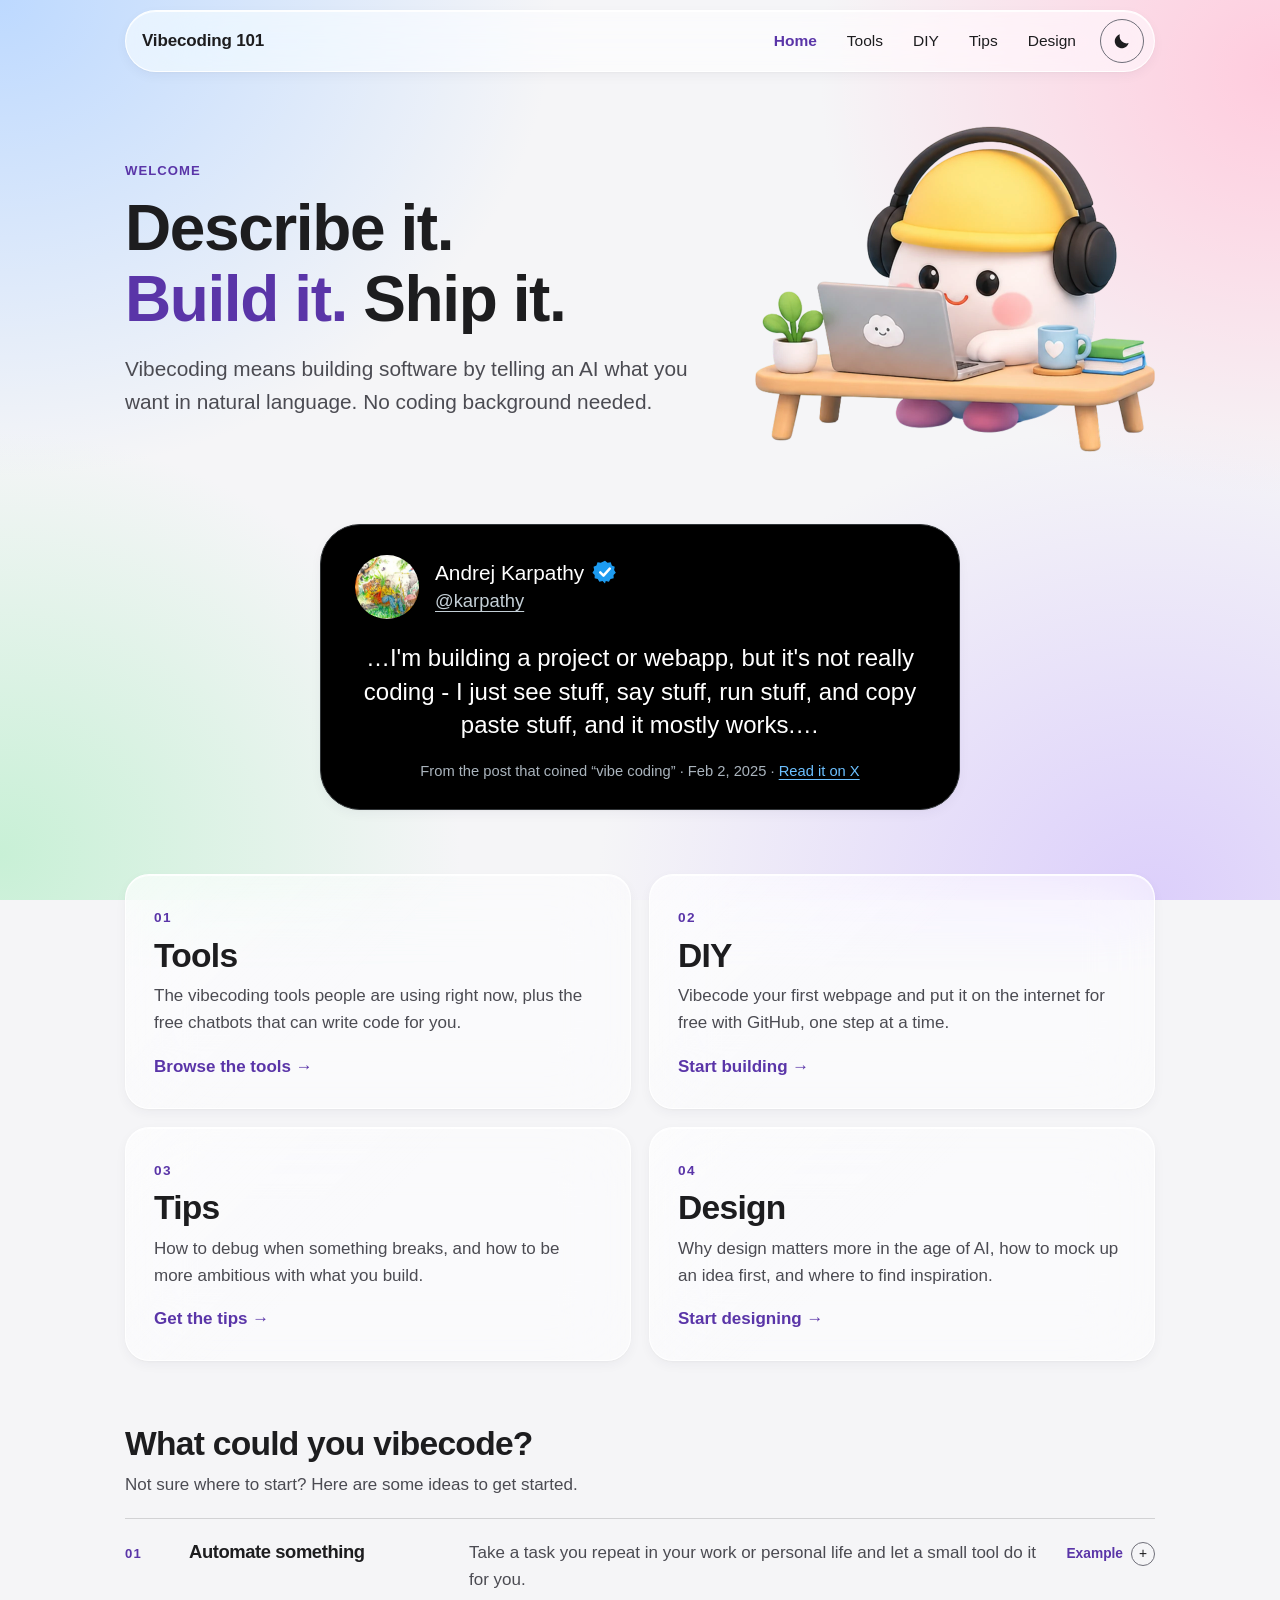
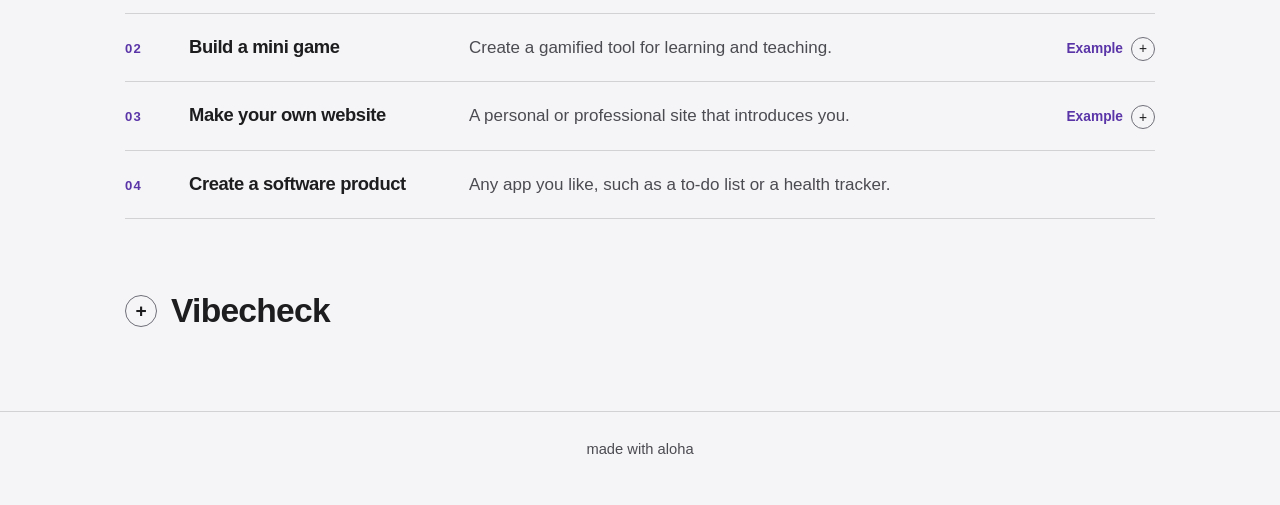
==== commit 97024b7b: "Home ideas: subtle chevron for the expandable rows Co-Authored-By: Claude Fable 5.2 <noreply@anthrop" ====
--- a/index.html
+++ b/index.html
@@ -93,7 +93,7 @@
       <h2 id="ideas-h">What could you vibecode?</h2>
       <p class="note">Not sure where to start? Here are some ideas to get started.</p>
       <ol class="idea-list">
-        <li><details><summary class="idea-row"><span class="idea-n" aria-hidden="true">01</span><h3>Automate something</h3><p>Take a task you repeat in your work or personal life and let a small tool do it for you.</p></summary>
+        <li><details><summary class="idea-row"><span class="idea-n" aria-hidden="true">01</span><h3>Automate something</h3><p>Take a task you repeat in your work or personal life and let a small tool do it for you.</p><span class="idea-more">Example</span></summary>
           <div class="idea-ex">
           <ol class="flowline">
             <li><span class="dot" aria-hidden="true">1</span><span class="lbl">Collect de-identified peer feedback<span class="tag special">Google Forms</span></span></li>
@@ -102,7 +102,7 @@
             <li><span class="dot" aria-hidden="true">4</span><span class="lbl">Send students their peer feedback</span></li>
           </ol>
           </div></details></li>
-        <li><details><summary class="idea-row"><span class="idea-n" aria-hidden="true">02</span><h3>Build a mini game</h3><p>Create a gamified tool for learning and teaching.</p></summary>
+        <li><details><summary class="idea-row"><span class="idea-n" aria-hidden="true">02</span><h3>Build a mini game</h3><p>Create a gamified tool for learning and teaching.</p><span class="idea-more">Example</span></summary>
           <div class="idea-ex">
           <div class="vwrap"><ul class="vgrid three">
             <li><a href="archive/number-matching-game.html" data-demo="Number matching game">Number matching game</a><span>Match Chinese numbers with English ones (1&ndash;10).</span></li>
@@ -110,7 +110,7 @@
             <li><a href="examples/15_15_multiplication.html" data-demo="15 &times; 15 multiplication game">15 &times; 15 multiplication game</a><span>Test your ability to multiply numbers up to 15.</span></li>
           </ul></div>
           </div></details></li>
-        <li><details><summary class="idea-row"><span class="idea-n" aria-hidden="true">03</span><h3>Make your own website</h3><p>A personal or professional site that introduces you.</p></summary>
+        <li><details><summary class="idea-row"><span class="idea-n" aria-hidden="true">03</span><h3>Make your own website</h3><p>A personal or professional site that introduces you.</p><span class="idea-more">Example</span></summary>
           <div class="idea-ex">
           <div class="vwrap"><ul class="vgrid one">
             <li><a href="https://anndtai.com/" target="_blank" rel="noopener">anndtai.com<span class="sr-only"> (opens in a new tab)</span></a><span>A gamified personal website.</span></li>
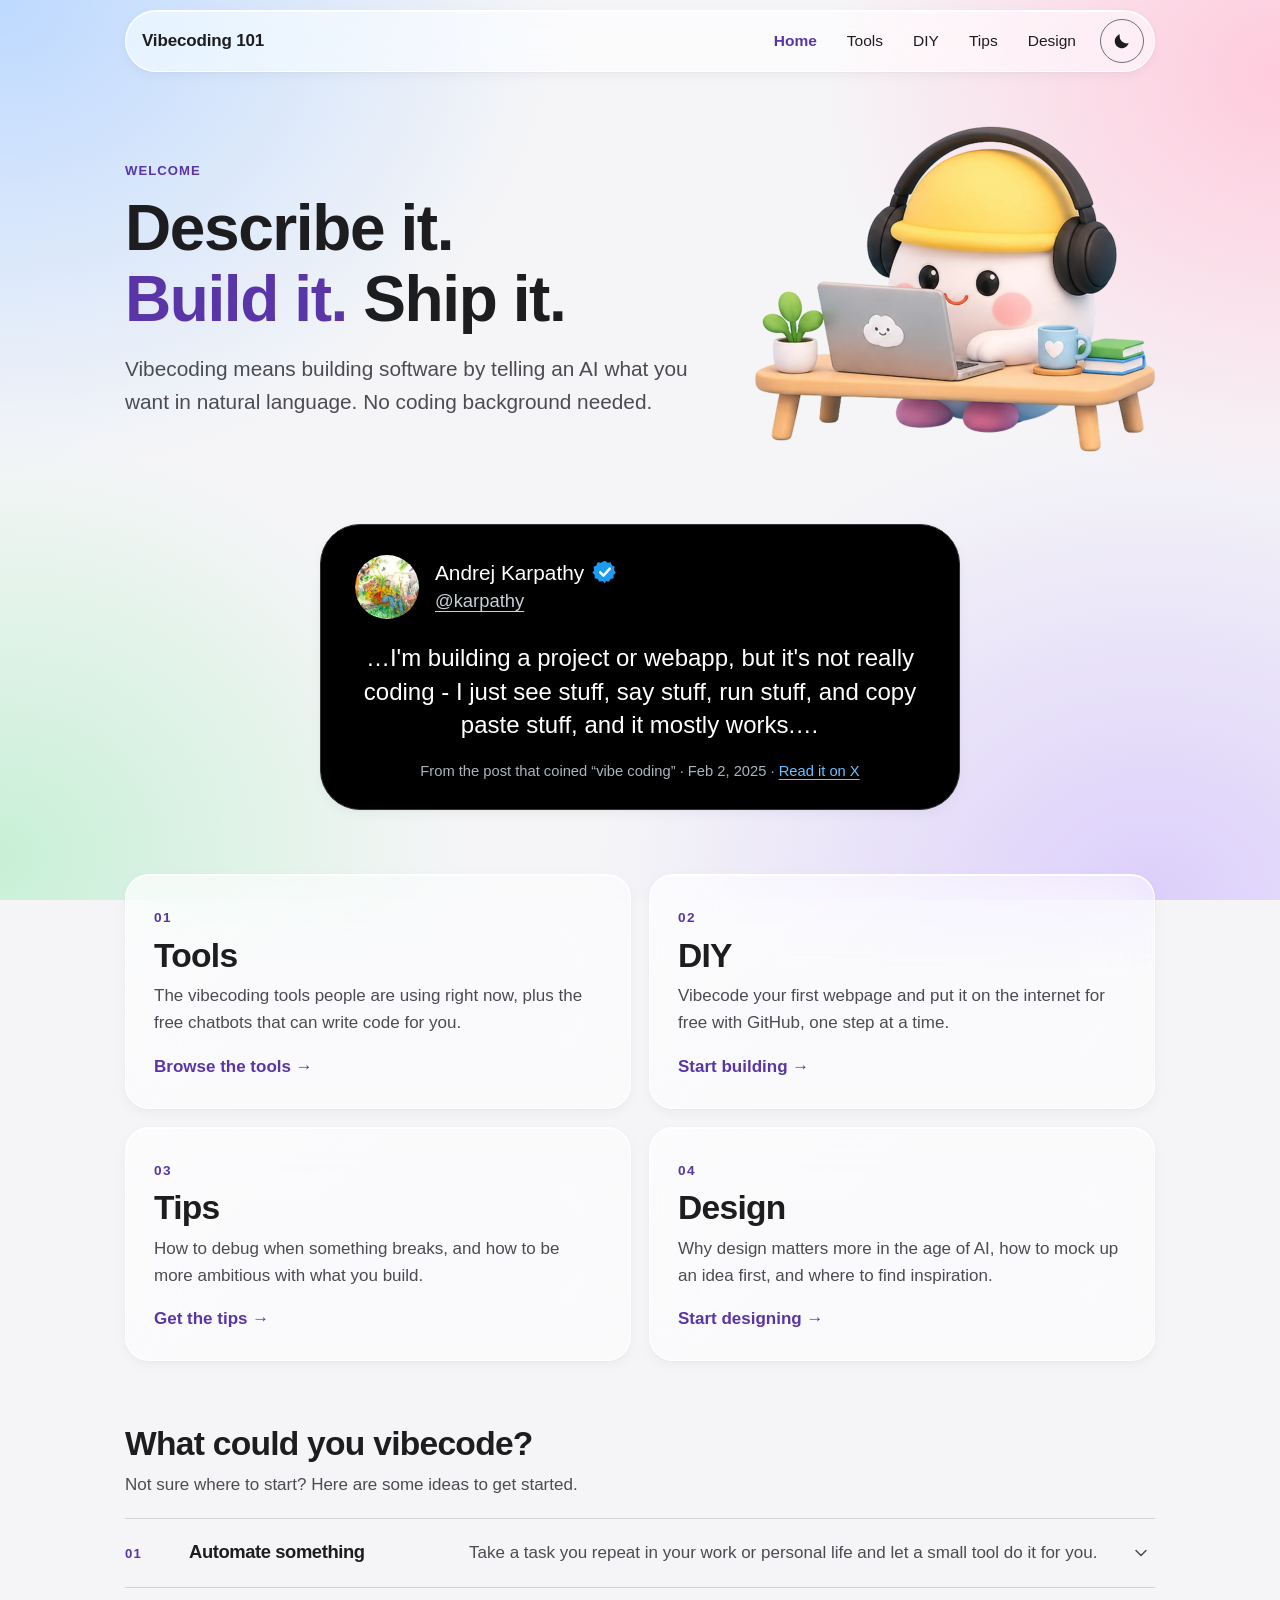
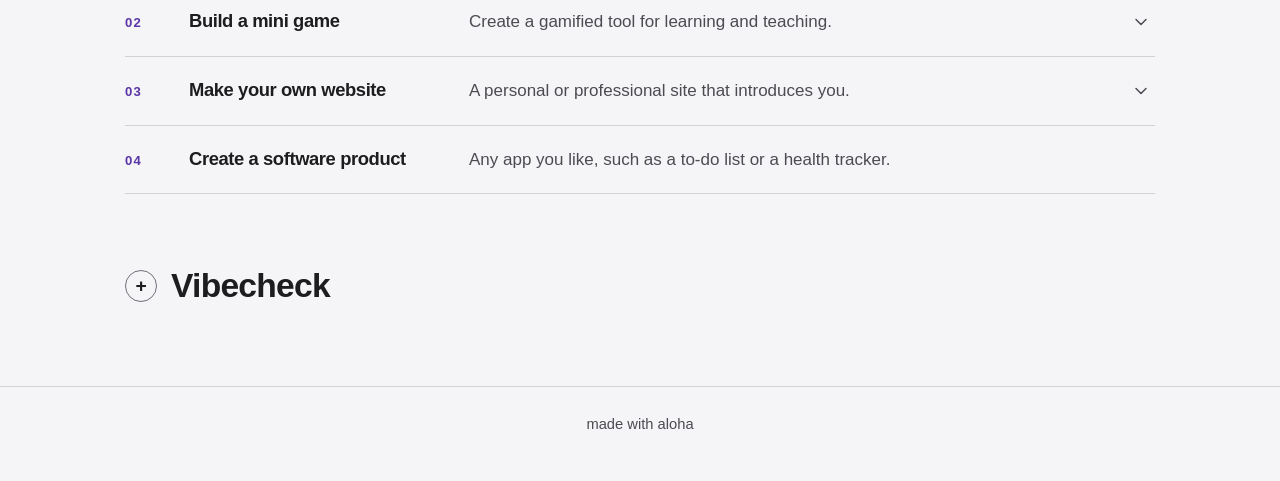
==== commit 306ecbbb: "Home ideas: borderless chevron instead of the Example label Co-Authored-By: Claude Fable 5.2 <norepl" ====
--- a/index.html
+++ b/index.html
@@ -16,7 +16,7 @@
       document.documentElement.setAttribute('data-theme', t);
     })();
   </script>
-  <link rel="stylesheet" href="style.css?v=29">
+  <link rel="stylesheet" href="style.css?v=30">
 </head>
 <body>
   <a class="skip" href="#main">Skip to main content</a>
@@ -93,7 +93,7 @@
       <h2 id="ideas-h">What could you vibecode?</h2>
       <p class="note">Not sure where to start? Here are some ideas to get started.</p>
       <ol class="idea-list">
-        <li><details><summary class="idea-row"><span class="idea-n" aria-hidden="true">01</span><h3>Automate something</h3><p>Take a task you repeat in your work or personal life and let a small tool do it for you.</p><span class="idea-more">Example</span></summary>
+        <li><details><summary class="idea-row"><span class="idea-n" aria-hidden="true">01</span><h3>Automate something</h3><p>Take a task you repeat in your work or personal life and let a small tool do it for you.</p><span class="idea-more" aria-hidden="true"><svg viewBox="0 0 24 24"><path d="M6 9l6 6 6-6"/></svg></span></summary>
           <div class="idea-ex">
           <ol class="flowline">
             <li><span class="dot" aria-hidden="true">1</span><span class="lbl">Collect de-identified peer feedback<span class="tag special">Google Forms</span></span></li>
@@ -102,7 +102,7 @@
             <li><span class="dot" aria-hidden="true">4</span><span class="lbl">Send students their peer feedback</span></li>
           </ol>
           </div></details></li>
-        <li><details><summary class="idea-row"><span class="idea-n" aria-hidden="true">02</span><h3>Build a mini game</h3><p>Create a gamified tool for learning and teaching.</p><span class="idea-more">Example</span></summary>
+        <li><details><summary class="idea-row"><span class="idea-n" aria-hidden="true">02</span><h3>Build a mini game</h3><p>Create a gamified tool for learning and teaching.</p><span class="idea-more" aria-hidden="true"><svg viewBox="0 0 24 24"><path d="M6 9l6 6 6-6"/></svg></span></summary>
           <div class="idea-ex">
           <div class="vwrap"><ul class="vgrid three">
             <li><a href="archive/number-matching-game.html" data-demo="Number matching game">Number matching game</a><span>Match Chinese numbers with English ones (1&ndash;10).</span></li>
@@ -110,7 +110,7 @@
             <li><a href="examples/15_15_multiplication.html" data-demo="15 &times; 15 multiplication game">15 &times; 15 multiplication game</a><span>Test your ability to multiply numbers up to 15.</span></li>
           </ul></div>
           </div></details></li>
-        <li><details><summary class="idea-row"><span class="idea-n" aria-hidden="true">03</span><h3>Make your own website</h3><p>A personal or professional site that introduces you.</p><span class="idea-more">Example</span></summary>
+        <li><details><summary class="idea-row"><span class="idea-n" aria-hidden="true">03</span><h3>Make your own website</h3><p>A personal or professional site that introduces you.</p><span class="idea-more" aria-hidden="true"><svg viewBox="0 0 24 24"><path d="M6 9l6 6 6-6"/></svg></span></summary>
           <div class="idea-ex">
           <div class="vwrap"><ul class="vgrid one">
             <li><a href="https://anndtai.com/" target="_blank" rel="noopener">anndtai.com<span class="sr-only"> (opens in a new tab)</span></a><span>A gamified personal website.</span></li>
@@ -169,6 +169,6 @@
   <footer>
     <div class="wrap">made with aloha</div>
   </footer>
-  <script src="app.js?v=29"></script>
+  <script src="app.js?v=30"></script>
 </body>
 </html>
--- a/style.css
+++ b/style.css
@@ -535,9 +535,10 @@
 .idea-row .idea-n { margin: 0; }
 .idea-row h3 { margin: 0; font-size: 1.15rem; }
 .idea-row p { margin: 0; color: var(--muted); }
-.idea-more { display: inline-flex; align-items: center; gap: 8px; font-size: 0.86rem; font-weight: 650; color: var(--accent); white-space: nowrap; }
-.idea-more::after { content: "+"; display: inline-grid; place-items: center; width: 24px; height: 24px; border-radius: 50%; border: 1px solid var(--control-border); color: var(--text); font-weight: 500; line-height: 1; }
-details[open] > summary .idea-more::after { content: "\2212"; }
+.idea-more { display: inline-grid; place-items: center; width: 28px; height: 28px; align-self: center; color: var(--muted); }
+.idea-more svg { width: 20px; height: 20px; fill: none; stroke: currentColor; stroke-width: 1.8; stroke-linecap: round; stroke-linejoin: round; transition: transform 0.2s ease; }
+details[open] > summary .idea-more svg { transform: rotate(180deg); }
+.idea-list summary.idea-row:hover .idea-more { color: var(--accent); }
 .idea-ex { padding: 4px 0 28px 64px; }
 .idea-ex .flowline { max-width: 760px; margin-top: 4px; }
 .idea-ex .vgrid li { padding: 2px 20px 2px 24px; }
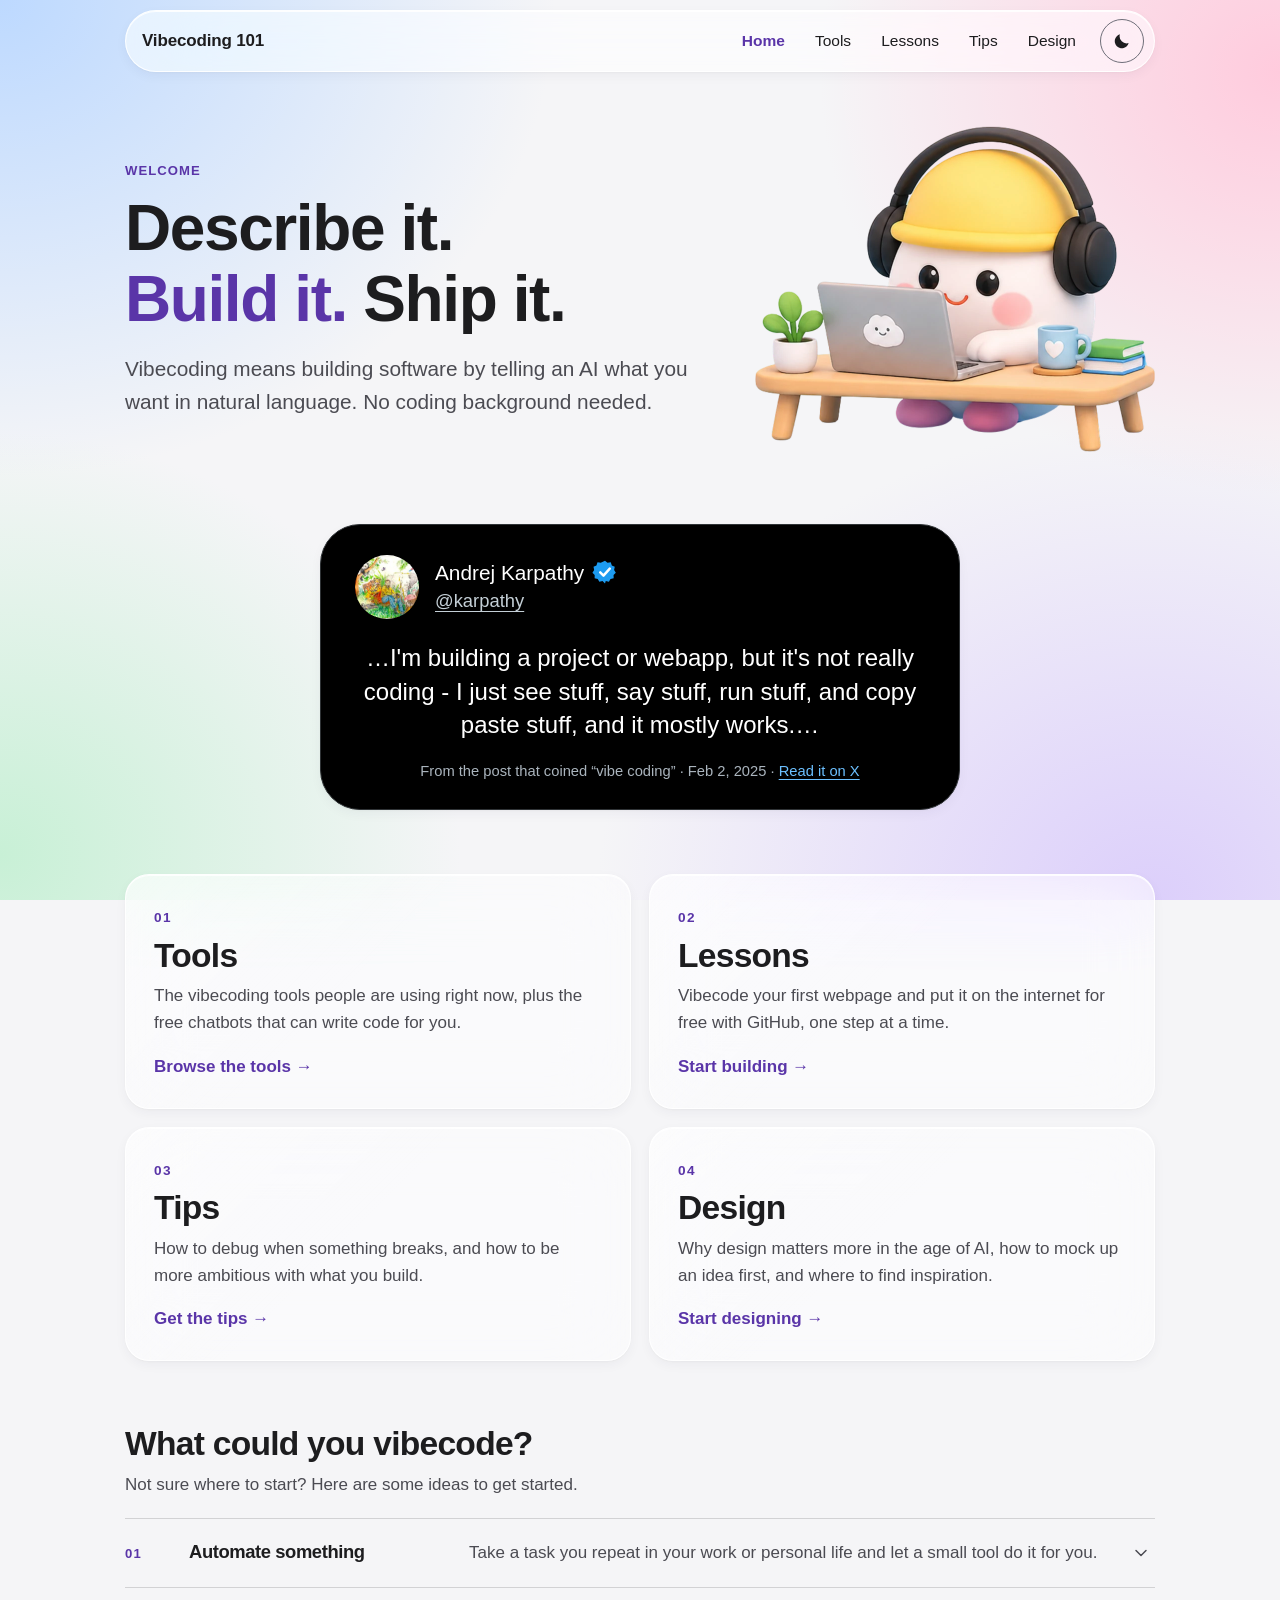
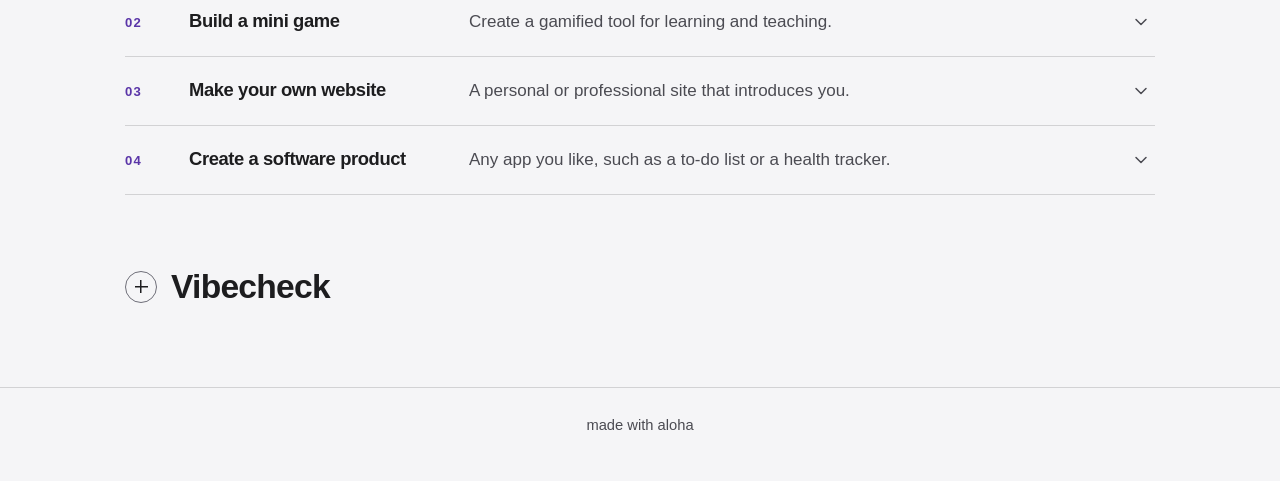
==== commit bc05663c: "Rename DIY to Lessons (Lesson 1), add Takeaways, FAQs, coming-soon example, centered plus icons - le" ====
--- a/index.html
+++ b/index.html
@@ -16,7 +16,7 @@
       document.documentElement.setAttribute('data-theme', t);
     })();
   </script>
-  <link rel="stylesheet" href="style.css?v=30">
+  <link rel="stylesheet" href="style.css?v=31">
 </head>
 <body>
   <a class="skip" href="#main">Skip to main content</a>
@@ -27,7 +27,7 @@
         <button class="menu-btn" id="menuBtn" type="button" aria-label="Menu" aria-expanded="false" aria-controls="mainNav">
           <svg viewBox="0 0 24 24" aria-hidden="true" fill="none" stroke="currentColor" stroke-width="2" stroke-linecap="round"><path d="M4 7h16M4 12h16M4 17h16"/></svg>
         </button>
-        <nav aria-label="Main" id="mainNav"><ul class="nav"><li><a href="./" title="Home" aria-current="page"><svg class="nav-ico" viewBox="0 0 24 24" aria-hidden="true"><path d="M4 11l8-7 8 7v8a1 1 0 0 1-1 1h-4v-6H9v6H5a1 1 0 0 1-1-1z"/></svg><span class="nav-txt">Home</span></a></li><li><a href="tools" title="Tools"><svg class="nav-ico" viewBox="0 0 24 24" aria-hidden="true"><path d="M14.5 6.5a4 4 0 0 0-5.2 5.2L4 17v3h3l5.3-5.3a4 4 0 0 0 5.2-5.2l-2.6 2.6-2.4-.6-.6-2.4z"/></svg><span class="nav-txt">Tools</span></a></li><li><a href="diy" title="DIY"><svg class="nav-ico" viewBox="0 0 24 24" aria-hidden="true"><path d="M9 8l-4 4 4 4M15 8l4 4-4 4"/></svg><span class="nav-txt">DIY</span></a></li><li><a href="tips" title="Tips"><svg class="nav-ico" viewBox="0 0 24 24" aria-hidden="true"><path d="M9 18h6M10 21h4M12 3a6 6 0 0 0-3.5 10.9c.6.5 1 1.2 1 2.1h5c0-.9.4-1.6 1-2.1A6 6 0 0 0 12 3z"/></svg><span class="nav-txt">Tips</span></a></li><li><a href="design" title="Design"><svg class="nav-ico" viewBox="0 0 24 24" aria-hidden="true"><path d="M4 20l1-4L16 5l3 3L8 19zM14 7l3 3"/></svg><span class="nav-txt">Design</span></a></li></ul></nav>
+        <nav aria-label="Main" id="mainNav"><ul class="nav"><li><a href="./" title="Home" aria-current="page"><svg class="nav-ico" viewBox="0 0 24 24" aria-hidden="true"><path d="M4 11l8-7 8 7v8a1 1 0 0 1-1 1h-4v-6H9v6H5a1 1 0 0 1-1-1z"/></svg><span class="nav-txt">Home</span></a></li><li><a href="tools" title="Tools"><svg class="nav-ico" viewBox="0 0 24 24" aria-hidden="true"><path d="M14.5 6.5a4 4 0 0 0-5.2 5.2L4 17v3h3l5.3-5.3a4 4 0 0 0 5.2-5.2l-2.6 2.6-2.4-.6-.6-2.4z"/></svg><span class="nav-txt">Tools</span></a></li><li><a href="lessons" title="Lessons"><svg class="nav-ico" viewBox="0 0 24 24" aria-hidden="true"><path d="M9 8l-4 4 4 4M15 8l4 4-4 4"/></svg><span class="nav-txt">Lessons</span></a></li><li><a href="tips" title="Tips"><svg class="nav-ico" viewBox="0 0 24 24" aria-hidden="true"><path d="M9 18h6M10 21h4M12 3a6 6 0 0 0-3.5 10.9c.6.5 1 1.2 1 2.1h5c0-.9.4-1.6 1-2.1A6 6 0 0 0 12 3z"/></svg><span class="nav-txt">Tips</span></a></li><li><a href="design" title="Design"><svg class="nav-ico" viewBox="0 0 24 24" aria-hidden="true"><path d="M4 20l1-4L16 5l3 3L8 19zM14 7l3 3"/></svg><span class="nav-txt">Design</span></a></li></ul></nav>
         <button class="theme" id="themeToggle" type="button" aria-label="Switch to dark mode">
           <svg class="moon" viewBox="0 0 24 24" aria-hidden="true" fill="currentColor"><path d="M20 14.5A8.5 8.5 0 0 1 9.5 4a8.5 8.5 0 1 0 10.5 10.5z"/></svg>
           <svg class="sun" viewBox="0 0 24 24" aria-hidden="true" fill="none" stroke="currentColor" stroke-width="2" stroke-linecap="round" hidden><circle cx="12" cy="12" r="4"/><path d="M12 2v2M12 20v2M2 12h2M20 12h2M5 5l1.5 1.5M17.5 17.5 19 19M19 5l-1.5 1.5M6.5 17.5 5 19"/></svg>
@@ -69,9 +69,9 @@
         <p>The vibecoding tools people are using right now, plus the free chatbots that can write code for you.</p>
         <span class="go">Browse the tools &rarr;</span>
       </a>
-      <a class="door glass" href="diy">
+      <a class="door glass" href="lessons">
         <span class="num">02</span>
-        <h2>DIY</h2>
+        <h2>Lessons</h2>
         <p>Vibecode your first webpage and put it on the internet for free with GitHub, one step at a time.</p>
         <span class="go">Start building &rarr;</span>
       </a>
@@ -116,7 +116,10 @@
             <li><a href="https://anndtai.com/" target="_blank" rel="noopener">anndtai.com<span class="sr-only"> (opens in a new tab)</span></a><span>A gamified personal website.</span></li>
           </ul></div>
           </div></details></li>
-        <li><div class="idea-row"><span class="idea-n" aria-hidden="true">04</span><h3>Create a software product</h3><p>Any app you like, such as a to-do list or a health tracker.</p></div></li>
+        <li><details><summary class="idea-row"><span class="idea-n" aria-hidden="true">04</span><h3>Create a software product</h3><p>Any app you like, such as a to-do list or a health tracker.</p><span class="idea-more" aria-hidden="true"><svg viewBox="0 0 24 24"><path d="M6 9l6 6 6-6"/></svg></span></summary>
+          <div class="idea-ex">
+          <p class="soon">Example coming soon.</p>
+          </div></details></li>
       </ol>
     </section>
 
@@ -169,6 +172,6 @@
   <footer>
     <div class="wrap">made with aloha</div>
   </footer>
-  <script src="app.js?v=30"></script>
+  <script src="app.js?v=31"></script>
 </body>
 </html>
--- a/style.css
+++ b/style.css
@@ -354,7 +354,8 @@
 /* Collapsible Vibecheck */
 details.vibe summary { min-height: 56px; gap: 14px; }
 details.vibe summary h2 { margin: 0; }
-details.vibe summary::before { width: 32px; height: 32px; font-size: 1.2rem; }
+details.vibe summary::before { width: 32px; height: 32px; background-size: 13px 1.5px, 1.5px 13px; }
+details.vibe[open] summary::before { background-size: 13px 1.5px; }
 details.vibe .quiz { margin-top: 14px; }
 
 .plainbox { margin-top: 8px; }
@@ -427,8 +428,8 @@
 details.glass { padding: 4px 22px; }
 details summary { min-height: 48px; display: flex; align-items: center; font-weight: 650; cursor: pointer; list-style: none; gap: 10px; }
 details summary::-webkit-details-marker { display: none; }
-details summary::before { content: "+"; flex: none; width: 26px; height: 26px; border-radius: 50%; border: 1px solid var(--control-border); display: grid; place-items: center; font-weight: 600; line-height: 1; }
-details[open] summary::before { content: "\2212"; }
+details summary::before { content: ""; flex: none; width: 26px; height: 26px; border-radius: 50%; border: 1px solid var(--control-border); background: linear-gradient(currentColor, currentColor) center / 11px 1.5px no-repeat, linear-gradient(currentColor, currentColor) center / 1.5px 11px no-repeat; }
+details[open] summary::before { background: linear-gradient(currentColor, currentColor) center / 11px 1.5px no-repeat; }
 details .inner { padding: 0 0 16px 36px; color: var(--muted); }
 details .inner p:last-child, details .inner ul:last-child { margin-bottom: 0; }
 .stack { display: grid; gap: 10px; }
@@ -551,3 +552,9 @@
   .idea-ex { padding: 2px 0 22px 0; }
   .idea-ex .vgrid, .idea-ex .vgrid.three { grid-template-columns: 1fr; row-gap: 14px; }
 }
+
+.takeaways { padding: 6px 0 0 46px; }
+.takeaways .plain { margin: 6px 0 14px; }
+.takeaways .up-next { margin: 0; color: var(--muted); }
+.soon { margin: 0; color: var(--muted); font-style: italic; }
+@media (max-width: 760px) { .takeaways { padding-left: 0; } }
